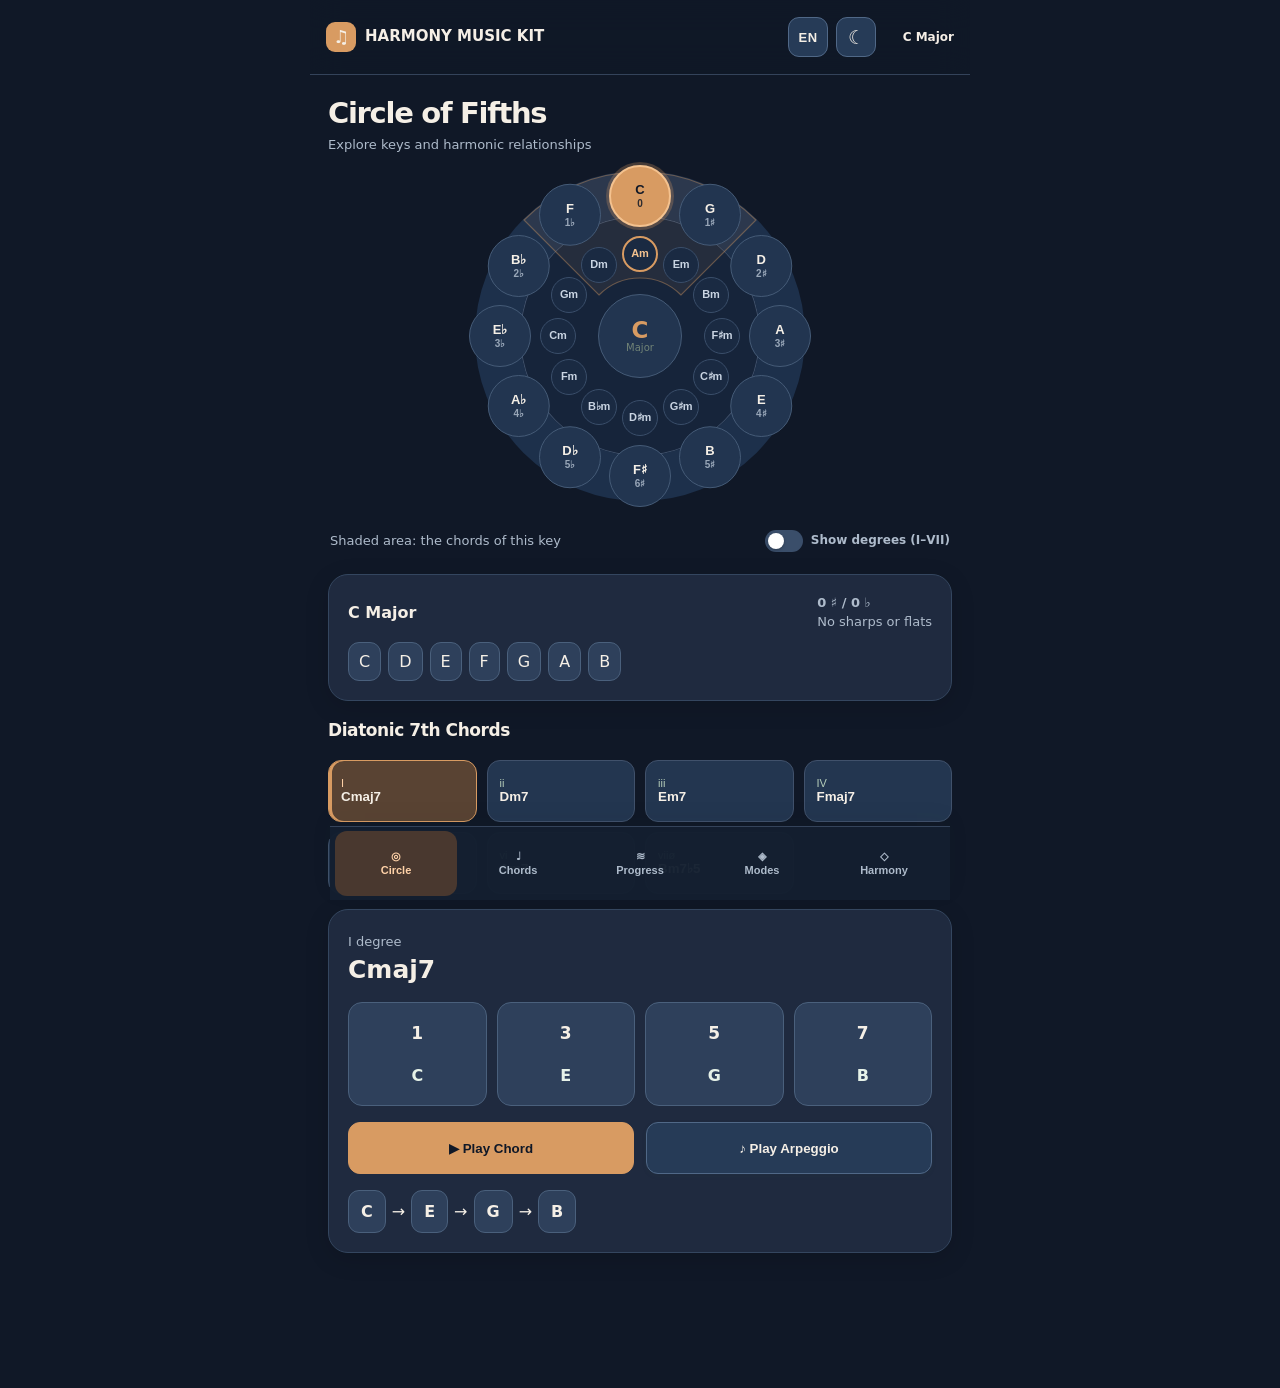
==== web/index.html @ 8222b3e1 "Circle: show the selected key's sharps/flats - The centre shows which notes are sharp or flat in the" ====
<!doctype html><html lang="en"><head><meta charset="utf-8"><meta name="viewport" content="width=device-width,initial-scale=1,viewport-fit=cover"><title>Harmony Music Kit 0.9.31</title><style>
:root{--bg:#101613;--panel:#18241e;--card:#202f27;--line:#435849;--text:#f5f9ff;--muted:#b0b9a9;--blue:#b58b57;--cyan:#87b59a;--pink:#bf9b75;--green:#89b99c;--amber:#d4ab6d;--red:#ff506d}*{box-sizing:border-box}body{margin:0;background:linear-gradient(180deg,#121c18,#18221d);color:var(--text);font-family:Inter,system-ui,sans-serif}.app{max-width:620px;margin:auto;min-height:100vh;padding-bottom:84px}header{position:sticky;top:0;z-index:9;display:flex;align-items:center;justify-content:space-between;background:#04111dec;backdrop-filter:blur(16px);padding:14px 18px;border-bottom:1px solid #102f46}.brand{font-size:13px;letter-spacing:.16em;font-weight:900}.brand span{color:var(--cyan)}.headkey{font-size:12px;color:var(--muted);text-align:right}.page{padding:16px}.hide{display:none}.hero{text-align:center}.hero h2{margin:2px 0;font-size:20px}.muted{color:var(--muted);font-size:13px}.seg{display:grid;grid-template-columns:1fr 1fr;background:#26372c;border:1px solid var(--line);border-radius:999px;padding:3px;margin:14px auto;width:min(290px,90%)}.seg button{border:0;border-radius:999px;min-height:38px;background:transparent;color:var(--muted);font-weight:800}.seg button.active{background:linear-gradient(90deg,#1688ef,#29b6ff);color:white;box-shadow:0 4px 18px #1688ef55}.circle{width:330px;height:330px;margin:16px auto 22px;border:50px solid #0c2a40;border-radius:50%;position:relative;box-shadow:inset 0 0 0 2px #15547c,0 0 40px #009dff15}.keybtn{position:absolute;left:50%;top:50%;width:62px;height:62px;margin:-31px;border:1px solid #ffffff33;border-radius:50%;color:#fff;font-weight:900;line-height:1.02;padding:5px 2px;box-shadow:0 7px 16px #0007;text-shadow:0 1px 5px #000}.keybtn:nth-of-type(12n+1){background:linear-gradient(145deg,#ff784d,#c63f62)}.keybtn:nth-of-type(12n+2){background:linear-gradient(145deg,#23b879,#087c79)}.keybtn:nth-of-type(12n+3){background:linear-gradient(145deg,#268cff,#3158d5)}.keybtn:nth-of-type(12n+4){background:linear-gradient(145deg,#20bdb0,#14728c)}.keybtn:nth-of-type(12n+5){background:linear-gradient(145deg,#18a99d,#176777)}.keybtn:nth-of-type(12n+6){background:linear-gradient(145deg,#087d91,#174c72)}.keybtn:nth-of-type(12n+7){background:linear-gradient(145deg,#1662a9,#273d91)}.keybtn:nth-of-type(12n+8){background:linear-gradient(145deg,#2458c4,#45369b)}.keybtn:nth-of-type(12n+9){background:linear-gradient(145deg,#5441c1,#762f9f)}.keybtn:nth-of-type(12n+10){background:linear-gradient(145deg,#8c3ba8,#9e356f)}.keybtn:nth-of-type(12n+11){background:linear-gradient(145deg,#ba3b78,#b94054)}.keybtn:nth-of-type(12n+12){background:linear-gradient(145deg,#d55356,#c45c31)}.keybtn small{display:block;margin-top:4px;color:#f2f8ff;font-size:8px;font-weight:800;white-space:nowrap;letter-spacing:-.03em}.keybtn.active small{color:#fff}.keybtn.active{border:2px solid #fff;transform-origin:center;box-shadow:0 0 0 3px #b58b5788,0 0 25px #b58b57aa}.center{position:absolute;inset:80px;border-radius:50%;display:grid;place-items:center;background:radial-gradient(circle,#0d2c43,#16221c);border:1px solid #1a567d}.center b{font-size:30px;text-shadow:0 0 18px #b58b5788}.center small{display:block;color:#8eb7d0;text-align:center;margin-top:-34px}.card{background:linear-gradient(145deg,#0b2235,#071824);border:1px solid var(--line);border-radius:20px;padding:16px;margin:12px 0;box-shadow:0 14px 34px #0005}.card h3{margin:0 0 10px}.glow{box-shadow:0 0 0 1px #a3bc8755,0 12px 34px #008cff18}.degreeRow{display:grid;grid-template-columns:repeat(4,1fr);gap:9px;margin:14px 0}.degree{display:grid;place-items:center;aspect-ratio:1;border-radius:50%;font-size:18px;font-weight:900;border:1px solid}.d1{color:#55b7ff;border-color:#b58b57;background:#b58b5718}.d3{color:#dc78ff;border-color:#bf9b75;background:#bf9b7518}.d5{color:#ffc14b;border-color:#d4ab6d;background:#d4ab6d18}.d7{color:#52e5d5;border-color:#87b59a;background:#87b59a18}.flow{display:flex;align-items:center;justify-content:center;gap:7px;flex-wrap:wrap;margin:12px 0}.flowChord{min-width:76px;padding:12px 9px;border-radius:13px;text-align:center;background:#2b4335;border:1px solid #22506d;font-weight:900}.flowChord.hot{border-color:var(--amber);background:#6a410d55;color:#ffd37a}.flowChord.alt{border-color:var(--pink);background:#54205c55;color:#f3a5ff}.arrow{color:#7095ad;font-weight:900}.topicTabs{display:grid;grid-template-columns:repeat(5,1fr);gap:5px;background:#16221c;border:1px solid var(--line);padding:4px;border-radius:14px;margin:14px 0}.topicTabs button{border:0;background:transparent;color:var(--muted);padding:10px 4px;border-radius:10px;font-size:11px;font-weight:800}.topicTabs button.active{background:#6b8669;color:white}.why{border-left:3px solid var(--amber);padding:11px 12px;background:#d4ab6d10;border-radius:10px;margin-top:12px}.ab{display:grid;grid-template-columns:1fr 1fr;gap:8px}.legend{display:flex;justify-content:center;gap:12px;flex-wrap:wrap;margin-top:12px;font-size:11px;color:var(--muted)}.legend i{display:inline-block;width:9px;height:9px;border-radius:50%;margin-right:4px}.fretWrap{background:linear-gradient(90deg,#2c1b13,#5b3925,#2d1b13);padding:9px;border-radius:12px}.instTitle{display:flex;justify-content:space-between;align-items:center;margin-bottom:12px}.row{display:flex;gap:7px;flex-wrap:wrap}.pill{border:1px solid #1a4b6d;padding:7px 10px;border-radius:9px;background:#0b2a41}.grid{display:grid;grid-template-columns:repeat(2,1fr);gap:8px}.chord{min-height:62px;border:1px solid var(--line);border-radius:12px;background:#26372c;color:var(--text);text-align:left;padding:9px}.chord.active{border-color:#27a9ff;background:#0d3350;box-shadow:inset 3px 0 #28a9ff}.roman{display:block;color:#72a8ca;font-size:11px}.modes{display:grid;grid-template-columns:repeat(3,1fr);gap:7px}.action{min-height:48px;border:1px solid #24506e;border-radius:12px;background:#202f27;color:var(--text);font-weight:800}.action.active,.action:active{background:#0e4167;border-color:#2fb6ff}.speedbox{margin-top:14px;padding:13px;border:1px solid var(--line);border-radius:14px;background:#061724}.speed{display:flex;justify-content:space-between;align-items:center;gap:10px}input{width:100%;accent-color:#a3bc87}.notes{display:flex;align-items:center;gap:6px;flex-wrap:wrap;margin-top:13px}.note{padding:8px 10px;border:1px solid var(--line);border-radius:10px;font-weight:900;transition:.12s}.note.on{background:#a3bc87;color:white;border-color:#7ed2ff;transform:translateY(-3px);box-shadow:0 0 18px #a3bc8777}.prog,.lesson{width:100%;margin:6px 0;text-align:left;padding:15px;border:1px solid var(--line);border-radius:15px;background:#26372c;color:var(--text)}.prog b,.lesson b{font-size:16px}.prog.active{border-color:#a3bc87;background:#0c3452}.tabs{display:flex;gap:8px}.tabs button{flex:1}.piano{display:flex;height:150px;overflow:hidden;border-radius:10px;background:white}.pk{position:relative;flex:1;border-right:1px solid #aaa;background:#fff;color:#102030;font-size:10px;display:flex;align-items:flex-end;justify-content:center;padding-bottom:8px;transition:.1s}.pk.black{background:#111;color:#fff;height:92px;margin:0 -11px;z-index:2;border-radius:0 0 4px 4px}.pk.chordtone{background:#ccecff}.pk.black.chordtone{background:#174d74}.pk.playing{background:#a3bc87!important;color:white;box-shadow:inset 0 0 0 3px #7dd8ff}.fret{min-width:540px;display:grid;grid-template-columns:42px repeat(9,1fr);font-size:11px}.fc{height:40px;border-right:1px solid #476075;border-bottom:1px solid #476075;display:flex;align-items:center;justify-content:center}.dot{width:24px;height:24px;border-radius:50%;display:grid;place-items:center;background:#176fa8;color:white;font-size:9px;font-weight:900}.dot.playing{background:#29b6ff;box-shadow:0 0 16px #29b6ff;transform:scale(1.15)}nav{position:fixed;bottom:0;left:0;right:0;max-width:620px;margin:auto;display:grid;grid-template-columns:repeat(5,1fr);background:#16221cf5;border-top:1px solid #16384f;padding-bottom:max(5px,env(safe-area-inset-bottom));z-index:10}nav button{min-height:68px;border:0;background:transparent;color:#6f8da2;font-size:11px;font-weight:800}nav button.active{color:#27aaff;background:#0a2133}.logo{font-size:20px;margin-right:7px}@media(min-width:520px){.grid{grid-template-columns:repeat(4,1fr)}}
.modeChooser{display:grid;grid-template-columns:repeat(2,1fr);gap:8px;margin:12px 0}.modeChoice{padding:11px 6px;border-radius:12px;border:1px solid var(--line);background:#081c2b;color:var(--text);font-weight:800}.modeChoice.active{border-color:var(--cyan);background:#0c4551}.formulaStrip,.modeNotes{display:flex;gap:6px;overflow-x:auto;padding:8px 0 12px}.formulaStep,.modeNote{min-width:39px;padding:9px 6px;text-align:center;border-radius:10px;background:#2b4335;border:1px solid #24516d;font-weight:900}.character{border-color:var(--amber)!important;color:#ffd67d!important;background:#70460d55!important}.modeCompare{border:1px solid #285069;background:#061725;border-radius:14px;padding:12px;margin-top:10px}.modeKeyRow{display:grid;grid-template-columns:54px 1fr 54px;gap:10px;align-items:center;text-align:center}.relativeList{display:grid;gap:8px;margin:14px 0}.relativeMode{display:flex;justify-content:space-between;align-items:center;padding:12px;border-radius:12px;border:1px solid var(--line);background:#081c2b;color:var(--text);text-align:left}.relativeMode span{font-size:11px;color:var(--muted)} 
/* Studio palette — charcoal, olive, parchment and copper */
:root{--bg:#111915;--panel:#19251e;--card:#203127;--line:#435848;--text:#f2efe4;--muted:#b1bba9;--blue:#c5a16e;--cyan:#9cbba0;--pink:#d6a17c;--green:#99bd94;--amber:#e3b774}
body{background:linear-gradient(180deg,#121a15,#1b2820);color:var(--text)}
header,nav{background:#16231deF;border-color:#405645}
.card{background:linear-gradient(145deg,#223329,#1b2a22);border-color:#435849}
.action,.prog,.lesson,.chord,.modeChoice,.relativeMode{background:#27392d;border-color:#4a614e;color:#f2efe4}
.action.active,.action:active,.chord.active,.prog.active,.modeChoice.active{background:#3d5942;border-color:#a3c19b;color:#f6f4e9}
nav button.active{background:#33483a;color:#d5bb8c}
.seg button.active{background:linear-gradient(90deg,#627e5d,#839978);box-shadow:none}
.degree.d1{color:#b8d3b0;border-color:#7e9d75;background:#6d90601b}
.degree.d3{color:#e1b48e;border-color:#bd8b65;background:#bd8b651b}
.degree.d5{color:#e4cf9d;border-color:#c9aa69;background:#c9aa691b}
.degree.d7{color:#a6c9bc;border-color:#86a99b;background:#86a99b1b}
.glow{box-shadow:0 0 0 1px #82977d45,0 12px 34px #080e0a35}
.modeNote,.formulaStep,.pill,.flowChord{background:#304437;border-color:#5b705c}
select{background:#304437!important;color:#f5f1e5!important;border-color:#637960!important}

/* Modern Conservatory — warm paper, editorial hierarchy, evergreen actions */
:root{--bg:#F3F0E8;--panel:#FFFFFF;--card:#FFFFFF;--line:#DCE4DA;--text:#25312C;--muted:#67786D;--blue:#315B48;--cyan:#315B48;--pink:#A87356;--green:#315B48;--amber:#B18448;--red:#A44E50;color-scheme:light}
html{background:#F3F0E8}body{background:#F3F0E8!important;color:var(--text);font-family:Inter,'Segoe UI',system-ui,-apple-system,sans-serif;line-height:1.45}
.app{max-width:660px;background:#F3F0E8;box-shadow:0 0 80px #23392b09}
header{background:#F3F0E8F2!important;border-bottom:1px solid #E1E4DB!important;padding:17px 20px;min-height:72px;box-shadow:none}
.brand{font-size:15px;letter-spacing:.025em;font-weight:850;color:#25312C}.brand span{color:#315B48}.logo{display:inline-grid;place-items:center;width:30px;height:30px;background:#315B48;color:#fff;border-radius:9px;font-size:18px;margin-right:9px}
.headkey{color:#687A6F;font-size:11px;line-height:1.5;max-width:48%}
.page{padding:22px 18px 24px}.page>h2,.hero h2{font-size:29px;font-weight:760;letter-spacing:-.045em;line-height:1.15;color:#25312C;margin:0 0 6px}.hero{text-align:left}.hero .muted,.page>.muted{font-size:13px;color:#738278}.muted{color:#67786D!important}
h3{color:#25312C;font-size:17px;letter-spacing:-.025em}.card{background:#FFFFFF!important;border:1px solid #E3E8DF!important;border-radius:20px;padding:19px;margin:15px 0;box-shadow:0 5px 24px #283D2B0B!important}.card .card{background:#F6F7F2!important;border:1px solid #E6ECE3!important;box-shadow:none!important}.glow{box-shadow:0 7px 28px #233E2B0D!important}
.seg{background:#E7EDE5;border:1px solid #E0E7DD;border-radius:100px}.seg button{color:#627568;font-weight:680}.seg button.active{background:#315B48!important;color:#FFFFFF!important;box-shadow:0 2px 7px #25493625!important}
.circle{background:#EAF0E9;border:45px solid #E4EDE5!important;box-shadow:inset 0 0 0 1px #CFDACF,0 6px 24px #315B4811!important;max-width:calc(100vw - 48px);max-height:calc(100vw - 48px)}
.keybtn,.keybtn:nth-of-type(n){background:#FFFFFF!important;color:#315B48!important;border:1px solid #D3DED4!important;text-shadow:none!important;box-shadow:0 2px 6px #233D2B0C!important;font-size:13px}.keybtn small{color:#788C7B!important;font-weight:650}.keybtn.active,.keybtn.active:nth-of-type(n){background:#315B48!important;color:white!important;border:2px solid #315B48!important;box-shadow:0 0 0 4px #9FB8A455!important}.keybtn.active small{color:#E2EFE5!important}
.center{background:#FFFFFF!important;border:1px solid #DAE4DA!important}.center b{color:#315B48;text-shadow:none!important}.center small{color:#718376!important}
.grid{gap:10px}.chord{background:#F3F6F1!important;border:1px solid #E2E9E0!important;border-radius:13px;color:#304838!important;padding:12px}.chord.active{background:#315B48!important;color:#FFFFFF!important;border-color:#315B48!important;box-shadow:none!important}.roman{color:#718778!important}.chord.active .roman{color:#DCEBE0!important}
.degreeRow{gap:10px}.degree{border-radius:14px;background:#EAF1E9!important;border:1px solid #D9E5DA!important;color:#315B48!important;box-shadow:none!important;font-size:17px}.degree small{color:#617B68!important}
.action{background:#E7EEE7!important;color:#315B48!important;border:1px solid #D4E1D6!important;border-radius:12px;min-height:46px;font-weight:750}.action.active,.action:active{background:#315B48!important;color:#FFFFFF!important;border-color:#315B48!important}
button{cursor:pointer;transition:background-color .16s,border-color .16s,transform .16s}button:focus-visible,select:focus-visible{outline:3px solid #A7BEA7;outline-offset:2px}
#libraryPlay,#runProg,#mlPlay,#guidePlay{background:#315B48!important;color:white!important;border-color:#315B48!important}
#libraryArp,#mlAB{background:#E7EEE7!important;color:#315B48!important}
#libraryPanel .row{align-items:end}label{font-size:12px;color:#65796A;font-weight:700}select{display:block;background:#F5F7F2!important;color:#25312C!important;border:1px solid #D7E2D7!important;border-radius:11px!important;padding:11px 12px!important;min-height:44px;font-size:14px;font-weight:650}
#libraryResult{color:#25312C}#libraryResult .note{background:#EAF1E9!important;color:#315B48!important;border-color:#D8E6D9!important}
#chordsPage>.card:last-of-type{background:#FFFFFF!important;box-shadow:0 4px 16px #2843310B!important;bottom:78px!important}
#instView{background:#F6F8F4!important}.tabs{gap:8px}.tabs .action{flex:1}
.pk.chordtone{background:#CDE2D0!important}.pk.black.chordtone{background:#476B57!important}.pk.playing{background:#8DB69A!important;color:#fff!important}.dot{background:#315B48!important}.fretWrap{background:linear-gradient(90deg,#A17A54,#D2B58B,#A17A54)}.fc{border-color:#B8A283;color:#23392B}
.note,.pill,.formulaStep,.modeNote{background:#EEF3EB!important;border:1px solid #DCE7DB!important;color:#315B48!important;border-radius:11px}.note.on{background:#315B48!important;color:white!important;box-shadow:0 4px 14px #315B4830!important;border-color:#315B48!important}.character{background:#F3E9D9!important;border-color:#C8A475!important;color:#8A6136!important}
.prog,.lesson,.modeChoice,.relativeMode{background:#FFFFFF!important;border:1px solid #E1E8DF!important;border-radius:15px;color:#25312C!important;box-shadow:0 3px 14px #243D2B08!important}.prog.active,.modeChoice.active{background:#E5F0E6!important;border-color:#789D83!important;box-shadow:inset 3px 0 #315B48!important}.prog b,.lesson b{color:#25312C}.modeCompare{background:#F5F8F3!important;border:1px solid #DCE8DC!important}.modeKeyRow b{color:#315B48}.relativeMode span{color:#67786D}.speedbox{background:#F5F7F3!important;border-color:#DCE6DC!important}
.topicTabs{background:#E7EEE7!important;border-color:#DDE6DC!important;gap:4px}.topicTabs button{color:#647B6A;font-weight:700}.topicTabs button.active{background:#315B48!important;color:#FFFFFF!important}.flowChord{background:#EAF1E9!important;border:1px solid #D8E5D8!important;color:#315B48!important}.flowChord.hot{background:#F1E8D8!important;color:#8A6035!important;border-color:#C6A676!important}.flowChord.alt{background:#E9E4EE!important;color:#635176!important;border-color:#B8A8C8!important}.arrow{color:#8B9E8D}.why{background:#F2F4E9!important;border-left:3px solid #B08B52!important;color:#354A39}
nav{background:#FFFEFBF5!important;border-top:1px solid #DFE6DC!important;box-shadow:0 -8px 22px #233B2B0C!important;padding:4px 4px max(5px,env(safe-area-inset-bottom))}nav button{color:#788A7D!important;min-height:65px;font-weight:670;font-size:11px}nav button.active{color:#315B48!important;background:#EAF0E8!important;border-radius:12px}
#libraryResult .formulaStrip{overflow-x:auto}#libraryResult .modeNote{min-width:38px}
@media(max-width:390px){.page{padding:18px 13px}.circle{transform:scale(.91);margin:0 auto -10px;transform-origin:center}.keybtn{width:59px;height:59px;margin:-29.5px}.topicTabs button{font-size:10px;padding:9px 2px}.brand{font-size:13px}.headkey{font-size:10px}}
@media(prefers-reduced-motion:reduce){*,*::before,*::after{transition:none!important;animation:none!important}}

/* v0.9.9: clearer interactive hierarchy and compact note cards */
.play-actions{display:grid;grid-template-columns:1fr 1fr;gap:12px;margin:16px 0}
.play-actions .action{width:100%;min-height:52px}
.action-primary,#libraryPlay,#runProg,#mlPlay,#guidePlay{background:#315B48!important;color:#fff!important;border:1px solid #315B48!important;box-shadow:0 3px 8px #315B4822!important}
.action-secondary,#libraryArp,#mlAB{background:#DFEADF!important;color:#244C39!important;border:1px solid #9FBAA6!important;box-shadow:0 2px 5px #294A3210!important}
.action-primary:hover{background:#244936!important}.action-secondary:hover{background:#D0E3D1!important}
.action-primary:active,.action-secondary:active{transform:scale(.985)}
.degreeRow{gap:10px!important}.degree{aspect-ratio:auto!important;min-height:104px!important;padding:12px 6px!important;line-height:1.55}
.degree small{display:inline-block;margin-top:9px;font-size:16px}
#arpNotes .note{padding:9px 12px}
.mode-compare-panel{background:#F7F9F5;border:1px solid #D9E5D9;border-radius:17px;padding:16px;margin-top:18px}
.compare-title{display:flex;align-items:center;justify-content:space-between;gap:8px;margin-bottom:12px;color:#25312C}
.compare-title .muted{font-size:11px}
.compare-grid{display:grid;grid-template-columns:1fr 1fr;gap:10px}
.compare-choice{min-width:0;display:flex;flex-direction:column;justify-content:center;gap:8px;padding:13px;background:#EAF1E9;border:2px solid #D9E6DA;border-radius:13px;color:#315B48}
.compare-choice small{font-size:11px;color:#5D7564;font-weight:650}
.compare-choice b{font-size:16px}
.compare-choice select{width:100%;min-width:0;margin:0!important;padding:8px!important;background:#fff!important}
.compare-choice.is-playing{background:#D7E8D8!important;border-color:#315B48!important;box-shadow:0 0 0 2px #315B4820}
.compare-reason{font-size:13px;line-height:1.55;color:#546B59;margin:13px 0}
.compare-play{width:100%}.compare-status{font-size:12px;color:#315B48;margin-top:10px;min-height:18px;text-align:center}
#chordsPage .row:has(#libraryPlay){display:grid!important;grid-template-columns:1fr 1fr;gap:12px!important}
#chordsPage>.card:last-of-type{background:#fff!important}
@media(max-width:370px){.play-actions,.compare-grid{gap:7px}.compare-choice{padding:9px}.compare-choice b{font-size:13px}.compare-choice select{font-size:12px!important}}

/* v0.9.10 Appearance: explicit Light/Dark/System. Existing light styles retained. */
.header-right{display:flex;align-items:center;gap:10px}.header-right #themeToggle{flex:none;border:1px solid #C6D8C8;background:#E7EEE7;color:#315B48;border-radius:11px;min-width:40px;min-height:40px;font-size:19px;cursor:pointer}
.harmony-key-controls{display:flex;align-items:center;gap:9px;flex-wrap:wrap;margin:15px 0}.harmony-key-controls select{width:auto;min-width:150px}.harmony-key-controls .muted{font-size:11px}
html[data-theme="dark"]{color-scheme:dark;--bg:#151D19;--panel:#202C24;--card:#26332B;--line:#415849;--text:#F1F0E8;--muted:#B2C3B5}
html[data-theme="dark"] body{background:#151D19!important;color:var(--text)!important}
html[data-theme="dark"] header,html[data-theme="dark"] nav{background:#1B2720F5!important;border-color:#415849!important}
html[data-theme="dark"] .card,html[data-theme="dark"] #chordsPage>.card:last-of-type{background:#26332B!important;border-color:#415849!important;box-shadow:0 5px 18px #0002!important;color:#F1F0E8!important}
html[data-theme="dark"] .muted,html[data-theme="dark"] label{color:#B2C3B5!important}
html[data-theme="dark"] .center,html[data-theme="dark"] .keybtn,html[data-theme="dark"] .keybtn:nth-of-type(n){background:#26372D!important;color:#E7F1E8!important;border-color:#4B6352!important}
html[data-theme="dark"] .circle{background:#1A2820!important;border-color:#283D30!important;box-shadow:inset 0 0 0 1px #415849!important}
html[data-theme="dark"] .center b,html[data-theme="dark"] .modeKeyRow b{color:#B7D5BC!important}
html[data-theme="dark"] .keybtn.active,html[data-theme="dark"] .keybtn.active:nth-of-type(n){background:#779B7E!important;color:#101B14!important;border-color:#B7D5BC!important}
html[data-theme="dark"] .keybtn.active small{color:#101B14!important}
html[data-theme="dark"] .seg,html[data-theme="dark"] .topicTabs{background:#23342A!important;border-color:#415849!important}
html[data-theme="dark"] .seg button,html[data-theme="dark"] .topicTabs button{color:#B2C3B5!important}
html[data-theme="dark"] .seg button.active,html[data-theme="dark"] .topicTabs button.active{background:#779B7E!important;color:#102015!important}
html[data-theme="dark"] .chord,html[data-theme="dark"] .prog,html[data-theme="dark"] .lesson,html[data-theme="dark"] .modeChoice,html[data-theme="dark"] .relativeMode{background:#293B30!important;color:#F1F0E8!important;border-color:#48624F!important;box-shadow:none!important}
html[data-theme="dark"] .chord.active,html[data-theme="dark"] .prog.active,html[data-theme="dark"] .modeChoice.active{background:#486D51!important;color:white!important;border-color:#86AB8D!important}
html[data-theme="dark"] .prog b,html[data-theme="dark"] .lesson b,html[data-theme="dark"] #libraryResult{color:#F1F0E8!important}
html[data-theme="dark"] .roman,html[data-theme="dark"] .chord.active .roman{color:#B6CEBA!important}
html[data-theme="dark"] .action,html[data-theme="dark"] .action-secondary,html[data-theme="dark"] #libraryArp,html[data-theme="dark"] #mlAB{background:#344A3A!important;color:#E6F2E8!important;border-color:#63856A!important}
html[data-theme="dark"] .action-primary,html[data-theme="dark"] #libraryPlay,html[data-theme="dark"] #runProg,html[data-theme="dark"] #mlPlay,html[data-theme="dark"] #guidePlay{background:#779B7E!important;color:#101B14!important;border-color:#779B7E!important}
html[data-theme="dark"] .degree,html[data-theme="dark"] .note,html[data-theme="dark"] .pill,html[data-theme="dark"] .formulaStep,html[data-theme="dark"] .modeNote,html[data-theme="dark"] .flowChord,html[data-theme="dark"] #libraryResult .note{background:#33483A!important;color:#E6F2E8!important;border-color:#536F59!important}
html[data-theme="dark"] .flowChord.hot,html[data-theme="dark"] .character{background:#55472F!important;color:#F1D4A1!important;border-color:#987A4C!important}
html[data-theme="dark"] .flowChord.alt{background:#473B4B!important;color:#E9CFEF!important}
html[data-theme="dark"] .why{background:#303B2F!important;color:#E7EEDD!important;border-color:#B79561!important}
html[data-theme="dark"] .mode-compare-panel,html[data-theme="dark"] .modeCompare,html[data-theme="dark"] .speedbox,html[data-theme="dark"] #instView{background:#213026!important;border-color:#415849!important}
html[data-theme="dark"] .compare-title,html[data-theme="dark"] .compare-reason,html[data-theme="dark"] .compare-status{color:#DCEADC!important}
html[data-theme="dark"] .compare-choice{background:#34493A!important;color:#E6F2E8!important;border-color:#536F59!important}
html[data-theme="dark"] .compare-choice small{color:#B2C3B5!important}
html[data-theme="dark"] .compare-choice.is-playing{background:#486D51!important;border-color:#A3C8AA!important}
html[data-theme="dark"] select,html[data-theme="dark"] .compare-choice select{background:#2A3D30!important;color:#F1F0E8!important;border-color:#57735D!important}
html[data-theme="dark"] nav button{color:#B2C3B5!important}html[data-theme="dark"] nav button.active{color:#DFF2E3!important;background:#3C5542!important}
html[data-theme="dark"] #themeToggle{background:#344A3A;color:#F1F0E8;border-color:#63856A}
html[data-theme="dark"] .pk{color:#102030!important}html[data-theme="dark"] .pk.black{color:white!important}

/* v0.9.12: compact header and complete dark palette */
header{gap:10px;justify-content:space-between;min-width:0}
.brand{display:flex;align-items:center;white-space:nowrap;min-width:0;flex:0 1 auto;letter-spacing:0}
.header-right{margin-left:auto;min-width:0;flex:0 0 auto;gap:9px}
.headkey{max-width:none;width:85px;text-align:right;line-height:1.3;font-size:11px;overflow-wrap:normal;white-space:normal}
.headkey strong{display:block;color:#315B48;font-size:12px;white-space:nowrap}
.headkey.hide{display:none!important}
@media(max-width:390px){header{padding:12px 12px!important}.brand{font-size:12px!important}.logo{margin-right:6px!important}.header-right{gap:6px}.headkey{width:77px;font-size:10px}.header-right #themeToggle{min-width:37px;min-height:37px}}
html[data-theme="dark"]{background:#151D19!important;color-scheme:dark!important}
html[data-theme="dark"] .app{background:#151D19!important;box-shadow:none!important}
html[data-theme="dark"] header{background:#1B2720F5!important;border-bottom-color:#415849!important}
html[data-theme="dark"] .brand,html[data-theme="dark"] .brand span,html[data-theme="dark"] .page>h2,html[data-theme="dark"] .hero h2,html[data-theme="dark"] h3{color:#F1F0E8!important}
html[data-theme="dark"] .headkey{color:#B2C3B5!important}
html[data-theme="dark"] .headkey strong{color:#D9EDDD!important}
html[data-theme="dark"] .logo{background:#779B7E!important;color:#101B14!important}
html[data-theme="dark"] .muted,html[data-theme="dark"] .hero .muted,html[data-theme="dark"] .page>.muted{color:#B2C3B5!important}
html[data-theme="dark"] .card .card{background:#293A30!important;border-color:#48624F!important}
html[data-theme="dark"] .degree,html[data-theme="dark"] .degree small{color:#E6F2E8!important}
html[data-theme="dark"] .relativeMode span{color:#B2C3B5!important}
html[data-theme="dark"] #instView,html[data-theme="dark"] .modeCompare{background:#213026!important;border-color:#415849!important}
html[data-theme="dark"] .pk.chordtone{background:#476B57!important}
html[data-theme="dark"] .pk.black.chordtone{background:#365A43!important}
html[data-theme="dark"] .pk.playing{background:#8DB69A!important;color:#102015!important}
html[data-theme="dark"] .compare-choice select{background:#2A3D30!important;color:#F1F0E8!important}
html[data-theme="dark"] #themeToggle{background:#344A3A!important;color:#F1F0E8!important;border-color:#63856A!important}
html[data-theme="dark"] #chordsPage>.card:last-of-type{background:#26332B!important}

/* v0.9.13: make dark theme genuinely override Modern Conservatory light !important rules */
html[data-theme="dark"]{--bg:#151D19!important;--panel:#202C24!important;--card:#26332B!important;--line:#415849!important;--text:#F1F0E8!important;--muted:#B2C3B5!important;color-scheme:dark!important}
html[data-theme="dark"] body,html[data-theme="dark"] .app{background:#151D19!important;color:#F1F0E8!important}
html[data-theme="dark"] .card,html[data-theme="dark"] .card .card,html[data-theme="dark"] #chordsPage>.card:last-of-type{background:#26332B!important;border-color:#415849!important;color:#F1F0E8!important;box-shadow:0 5px 18px #0002!important}
html[data-theme="dark"] .circle{background:#1A2820!important;border-color:#283D30!important;box-shadow:inset 0 0 0 1px #415849!important}
html[data-theme="dark"] .center{background:#26372D!important;border-color:#4B6352!important}
html[data-theme="dark"] .keybtn:nth-of-type(n){background:#26372D!important;color:#E7F1E8!important;border-color:#4B6352!important}
html[data-theme="dark"] .keybtn:nth-of-type(n) small{color:#B2C3B5!important}
html[data-theme="dark"] .keybtn.active:nth-of-type(n){background:#779B7E!important;color:#101B14!important;border-color:#B7D5BC!important}
html[data-theme="dark"] .keybtn.active:nth-of-type(n) small{color:#101B14!important}
html[data-theme="dark"] .seg{background:#23342A!important;border-color:#415849!important}
html[data-theme="dark"] .seg button.active{background:#779B7E!important;color:#102015!important;box-shadow:none!important}
html[data-theme="dark"] .chord,html[data-theme="dark"] .prog,html[data-theme="dark"] .lesson,html[data-theme="dark"] .modeChoice,html[data-theme="dark"] .relativeMode{background:#293B30!important;color:#F1F0E8!important;border-color:#48624F!important;box-shadow:none!important}
html[data-theme="dark"] .chord.active,html[data-theme="dark"] .prog.active,html[data-theme="dark"] .modeChoice.active{background:#486D51!important;color:white!important;border-color:#86AB8D!important}
html[data-theme="dark"] .degree,html[data-theme="dark"] .note,html[data-theme="dark"] .pill,html[data-theme="dark"] .formulaStep,html[data-theme="dark"] .modeNote,html[data-theme="dark"] .flowChord,html[data-theme="dark"] #libraryResult .note{background:#33483A!important;color:#E6F2E8!important;border-color:#536F59!important}
html[data-theme="dark"] .character,html[data-theme="dark"] .flowChord.hot{background:#55472F!important;color:#F1D4A1!important;border-color:#987A4C!important}
html[data-theme="dark"] .flowChord.alt{background:#473B4B!important;color:#E9CFEF!important}
html[data-theme="dark"] .action,html[data-theme="dark"] .action-secondary,html[data-theme="dark"] #libraryArp,html[data-theme="dark"] #mlAB{background:#344A3A!important;color:#E6F2E8!important;border-color:#63856A!important}
html[data-theme="dark"] .action-primary,html[data-theme="dark"] #libraryPlay,html[data-theme="dark"] #runProg,html[data-theme="dark"] #mlPlay,html[data-theme="dark"] #guidePlay{background:#779B7E!important;color:#101B14!important;border-color:#779B7E!important}
html[data-theme="dark"] .topicTabs{background:#23342A!important;border-color:#415849!important}
html[data-theme="dark"] .topicTabs button.active{background:#779B7E!important;color:#102015!important}
html[data-theme="dark"] .modeCompare,html[data-theme="dark"] .mode-compare-panel,html[data-theme="dark"] .speedbox,html[data-theme="dark"] #instView{background:#213026!important;border-color:#415849!important}
html[data-theme="dark"] select{background:#2A3D30!important;color:#F1F0E8!important;border-color:#57735D!important}
html[data-theme="dark"] nav{background:#1B2720F5!important;border-color:#415849!important}
html[data-theme="dark"] nav button{color:#B2C3B5!important}
html[data-theme="dark"] nav button.active{color:#DFF2E3!important;background:#3C5542!important}
html[data-theme="dark"] .muted,html[data-theme="dark"] .hero .muted,html[data-theme="dark"] .page>.muted{color:#B2C3B5!important}
html[data-theme="dark"] .prog b,html[data-theme="dark"] .lesson b,html[data-theme="dark"] #libraryResult,html[data-theme="dark"] h3{color:#F1F0E8!important}
/* Header: no redundant Circle Key label; key visible only on Circle tab. */
header{padding-left: max(16px, env(safe-area-inset-left))!important;padding-right:max(16px,env(safe-area-inset-right))!important}
.header-right{gap:8px!important}.headkey{width:auto!important;min-width:70px;max-width:80px;text-align:right;font-size:0!important;line-height:1.2}.headkey strong{font-size:12px!important;white-space:nowrap}
@media(max-width:390px){.brand{font-size:12px!important}.headkey{min-width:61px;max-width:68px}.header-right #themeToggle{min-width:38px;min-height:38px}}
/* v0.9.15: content can scroll above fixed bottom navigation. Native root owns Android insets. */
.app{padding-bottom:110px!important}
html,body{overflow-x:hidden}
@media(max-width:390px){.brand{letter-spacing:0!important;font-size:12px!important}.header-right{gap:7px!important}}

/* v0.9.16: native FrameLayout already handles Android navigation-bar insets.
   Keep bottom tab bar compact, and reserve scroll clearance inside the page. */
:root { --hl-bottom-tabs: 74px; }
html, body { min-height: 100%; overflow-x: hidden; }
.app { padding-bottom: calc(var(--hl-bottom-tabs) + 22px) !important; }
nav {
  position: fixed !important;
  bottom: 0 !important;
  top: auto !important;
  height: var(--hl-bottom-tabs) !important;
  min-height: 0 !important;
  max-height: var(--hl-bottom-tabs) !important;
  padding: 4px 5px !important;
  margin: 0 auto !important;
  box-sizing: border-box !important;
  align-items: stretch !important;
  grid-template-rows: minmax(0, 1fr) !important;
  overflow: hidden !important;
}
nav button {
  min-height: 0 !important;
  height: 100% !important;
  padding: 4px 2px !important;
  line-height: 1.25 !important;
}
/* Sticky Chord Library actions sit just above the bottom navigation. */
#chordsPage > .card:last-of-type { bottom: calc(var(--hl-bottom-tabs) + 6px) !important; }
@media (display-mode: standalone) {
  /* Android native container already applies system insets. */
}

/* v0.9.18 MIDNIGHT JAZZ — visual tokens only. Preserve layout and behavior. */
html[data-theme="light"]{
 --bg:#F7F5F0;--panel:#FFFFFF;--card:#E9EFF5;--line:#D7E0EA;--text:#202D40;--muted:#667587;
 --blue:#B9743F;--cyan:#3862D1;--pink:#A788D6;--green:#B9743F;--amber:#B9743F;
 color-scheme:light!important;
}
html[data-theme="dark"]{
 --bg:#101827!important;--panel:#1F2A3F!important;--card:#2E3B52!important;--line:#40516B!important;
 --text:#F5EFE6!important;--muted:#AEBBCB!important;--blue:#D89B62!important;
 --cyan:#7C9AE6!important;--pink:#A788D6!important;--green:#D89B62!important;--amber:#D89B62!important;
 color-scheme:dark!important;
}
/* LIGHT */
html[data-theme="light"],html[data-theme="light"] body,html[data-theme="light"] .app{background:#F7F5F0!important;color:#202D40!important}
html[data-theme="light"] header{background:#F7F5F0F5!important;border-color:#E2E5E9!important}
html[data-theme="light"] nav{background:#FFFFFFF5!important;border-color:#D7E0EA!important}
html[data-theme="light"] .brand,html[data-theme="light"] .brand span,html[data-theme="light"] .page>h2,html[data-theme="light"] .hero h2,html[data-theme="light"] h3{color:#202D40!important}
html[data-theme="light"] .logo{background:#B9743F!important;color:#FFF!important}
html[data-theme="light"] .card,html[data-theme="light"] .card .card,html[data-theme="light"] #chordsPage>.card:last-of-type{background:#FFFFFF!important;border-color:#E0E5EC!important;color:#202D40!important;box-shadow:0 5px 20px #1A29400C!important}
html[data-theme="light"] .muted,html[data-theme="light"] label,html[data-theme="light"] .headkey{color:#667587!important}
html[data-theme="light"] .headkey strong{color:#202D40!important}
html[data-theme="light"] .circle{background:#EDF2F8!important;border-color:#E2EAF3!important;box-shadow:inset 0 0 0 1px #CCD9E9!important}
html[data-theme="light"] .center,html[data-theme="light"] .keybtn:nth-of-type(n){background:#E9EFF5!important;color:#202D40!important;border-color:#CFDCEB!important;box-shadow:none!important}
html[data-theme="light"] .center b{color:#202D40!important}
html[data-theme="light"] .keybtn:nth-of-type(n) small{color:#667587!important}
html[data-theme="light"] .keybtn.active:nth-of-type(n){background:#D99054!important;color:#182231!important;border-color:#B9743F!important;box-shadow:0 0 0 3px #B9743F24!important}
html[data-theme="light"] .keybtn.active:nth-of-type(n) small{color:#202D40!important}
html[data-theme="light"] .seg,html[data-theme="light"] .topicTabs{background:#E9EFF5!important;border-color:#D7E0EA!important}
html[data-theme="light"] .seg button.active,html[data-theme="light"] .topicTabs button.active{background:#B9743F!important;color:white!important;box-shadow:none!important}
html[data-theme="light"] .chord,html[data-theme="light"] .prog,html[data-theme="light"] .lesson,html[data-theme="light"] .modeChoice,html[data-theme="light"] .relativeMode{background:#E9EFF5!important;color:#202D40!important;border-color:#D7E0EA!important;box-shadow:none!important}
html[data-theme="light"] .chord.active,html[data-theme="light"] .prog.active,html[data-theme="light"] .modeChoice.active{background:#F8E6D7!important;color:#202D40!important;border-color:#B9743F!important;box-shadow:inset 3px 0 #B9743F!important}
html[data-theme="light"] .degree,html[data-theme="light"] .note,html[data-theme="light"] .pill,html[data-theme="light"] .formulaStep,html[data-theme="light"] .modeNote,html[data-theme="light"] .flowChord,html[data-theme="light"] #libraryResult .note{background:#E9EFF5!important;color:#202D40!important;border-color:#D3DFEC!important}
html[data-theme="light"] .flowChord.hot,html[data-theme="light"] .character{background:#F6DDC5!important;color:#75421F!important;border-color:#D6A16F!important}
html[data-theme="light"] .flowChord.alt{background:#EDE3F8!important;color:#67498E!important;border-color:#B8A0D9!important}
html[data-theme="light"] .action,html[data-theme="light"] .action-secondary,html[data-theme="light"] #libraryArp,html[data-theme="light"] #mlAB{background:#E9EFF5!important;color:#202D40!important;border-color:#CFDCEB!important}
html[data-theme="light"] .action-primary,html[data-theme="light"] #libraryPlay,html[data-theme="light"] #runProg,html[data-theme="light"] #mlPlay,html[data-theme="light"] #guidePlay{background:#B9743F!important;color:#FFFFFF!important;border-color:#B9743F!important;box-shadow:none!important}
html[data-theme="light"] .mode-compare-panel,html[data-theme="light"] .modeCompare,html[data-theme="light"] .speedbox,html[data-theme="light"] #instView{background:#F4F6FA!important;border-color:#D7E0EA!important}
html[data-theme="light"] .compare-choice{background:#E9EFF5!important;color:#202D40!important;border-color:#C7D6E7!important}
html[data-theme="light"] .compare-choice.is-playing{background:#DBE6FC!important;border-color:#3862D1!important}
html[data-theme="light"] select,html[data-theme="light"] .compare-choice select{background:#E9EFF5!important;color:#202D40!important;border-color:#D1DCE9!important}
html[data-theme="light"] .why{background:#FFF4E5!important;color:#202D40!important;border-color:#B9743F!important}
html[data-theme="light"] nav button{color:#667587!important}html[data-theme="light"] nav button.active{color:#8B4C26!important;background:#F4D9C1!important}
html[data-theme="light"] #themeToggle{background:#E9EFF5!important;color:#202D40!important;border-color:#D1DCE9!important}
html[data-theme="light"] .pk.chordtone{background:#C8DDF6!important}html[data-theme="light"] .pk.black.chordtone{background:#3862D1!important}html[data-theme="light"] .dot{background:#3862D1!important}
/* DARK */
html[data-theme="dark"],html[data-theme="dark"] body,html[data-theme="dark"] .app{background:#101827!important;color:#F5EFE6!important}
html[data-theme="dark"] header{background:#101827F5!important;border-color:#34435A!important}
html[data-theme="dark"] nav{background:#141F30F7!important;border-color:#34435A!important}
html[data-theme="dark"] .brand,html[data-theme="dark"] .brand span,html[data-theme="dark"] .page>h2,html[data-theme="dark"] .hero h2,html[data-theme="dark"] h3{color:#F5EFE6!important}
html[data-theme="dark"] .logo{background:#D89B62!important;color:#101827!important}
html[data-theme="dark"] .card,html[data-theme="dark"] .card .card,html[data-theme="dark"] #chordsPage>.card:last-of-type{background:#1F2A3F!important;border-color:#34465F!important;color:#F5EFE6!important;box-shadow:0 6px 24px #00000022!important}
html[data-theme="dark"] .muted,html[data-theme="dark"] label,html[data-theme="dark"] .headkey,html[data-theme="dark"] .hero .muted{color:#AEBBCB!important}
html[data-theme="dark"] .headkey strong{color:#F5EFE6!important}
html[data-theme="dark"] .circle{background:#16243A!important;border-color:#1D304B!important;box-shadow:inset 0 0 0 1px #40516B!important}
html[data-theme="dark"] .center,html[data-theme="dark"] .keybtn:nth-of-type(n){background:#223550!important;color:#F5EFE6!important;border-color:#455B77!important;box-shadow:none!important}
html[data-theme="dark"] .center b{color:#D89B62!important}
html[data-theme="dark"] .keybtn:nth-of-type(n) small{color:#AEBBCB!important}
html[data-theme="dark"] .keybtn.active:nth-of-type(n){background:#D89B62!important;color:#101827!important;border-color:#F4C28F!important;box-shadow:0 0 0 3px #D89B6244!important}
html[data-theme="dark"] .keybtn.active:nth-of-type(n) small{color:#101827!important}
html[data-theme="dark"] .seg,html[data-theme="dark"] .topicTabs{background:#1B2C44!important;border-color:#34465F!important}
html[data-theme="dark"] .seg button.active,html[data-theme="dark"] .topicTabs button.active{background:#D89B62!important;color:#101827!important;box-shadow:none!important}
html[data-theme="dark"] .chord,html[data-theme="dark"] .prog,html[data-theme="dark"] .lesson,html[data-theme="dark"] .modeChoice,html[data-theme="dark"] .relativeMode{background:#233650!important;color:#F5EFE6!important;border-color:#40516B!important;box-shadow:none!important}
html[data-theme="dark"] .chord.active,html[data-theme="dark"] .prog.active,html[data-theme="dark"] .modeChoice.active{background:#594333!important;color:#F5EFE6!important;border-color:#D89B62!important;box-shadow:inset 3px 0 #D89B62!important}
html[data-theme="dark"] .degree,html[data-theme="dark"] .note,html[data-theme="dark"] .pill,html[data-theme="dark"] .formulaStep,html[data-theme="dark"] .modeNote,html[data-theme="dark"] .flowChord,html[data-theme="dark"] #libraryResult .note{background:#2E405B!important;color:#F5EFE6!important;border-color:#4A607C!important}
html[data-theme="dark"] .flowChord.hot,html[data-theme="dark"] .character{background:#67452F!important;color:#FFD8B0!important;border-color:#B9814B!important}
html[data-theme="dark"] .flowChord.alt{background:#433757!important;color:#E2D2FF!important;border-color:#8D71B8!important}
html[data-theme="dark"] .action,html[data-theme="dark"] .action-secondary,html[data-theme="dark"] #libraryArp,html[data-theme="dark"] #mlAB{background:#263B57!important;color:#F5EFE6!important;border-color:#506887!important}
html[data-theme="dark"] .action-primary,html[data-theme="dark"] #libraryPlay,html[data-theme="dark"] #runProg,html[data-theme="dark"] #mlPlay,html[data-theme="dark"] #guidePlay{background:#D89B62!important;color:#101827!important;border-color:#D89B62!important;box-shadow:none!important}
html[data-theme="dark"] .mode-compare-panel,html[data-theme="dark"] .modeCompare,html[data-theme="dark"] .speedbox,html[data-theme="dark"] #instView{background:#1A293F!important;border-color:#40516B!important}
html[data-theme="dark"] .compare-choice{background:#293E5C!important;color:#F5EFE6!important;border-color:#506887!important}
html[data-theme="dark"] .compare-choice.is-playing{background:#344F85!important;border-color:#7C9AE6!important}
html[data-theme="dark"] select,html[data-theme="dark"] .compare-choice select{background:#263B57!important;color:#F5EFE6!important;border-color:#506887!important}
html[data-theme="dark"] .why{background:#29364A!important;color:#F5EFE6!important;border-color:#D89B62!important}
html[data-theme="dark"] nav button{color:#AEBBCB!important}html[data-theme="dark"] nav button.active{color:#FFD2A8!important;background:#49382F!important}
html[data-theme="dark"] #themeToggle{background:#263B57!important;color:#F5EFE6!important;border-color:#506887!important}
html[data-theme="dark"] .pk.chordtone{background:#456C9E!important}html[data-theme="dark"] .pk.black.chordtone{background:#315181!important}html[data-theme="dark"] .dot{background:#7C9AE6!important}
/* Shared musical semantics: blue mode choice, violet borrowed color, copper selected. */
html[data-theme] .modeChoice.active{border-color:#7C9AE6!important}
html[data-theme="dark"] .modeChoice.active{background:#344F85!important}
html[data-theme="light"] .modeChoice.active{background:#DCE7FF!important}
html[data-theme="dark"] .character{border-left-color:#A788D6!important}
html[data-theme="light"] .character{border-left-color:#A788D6!important}
html[data-theme] .note.on{background:#D89B62!important;color:#101827!important;border-color:#D89B62!important}
html[data-theme] button:focus-visible,html[data-theme] select:focus-visible{outline:3px solid #7C9AE6!important;outline-offset:2px}
/* v0.9.18: theme-aware Progression key selector */
#progKey{background:var(--surface,#202D40);color:var(--text,#F5EFE6);border:1px solid var(--border,#455B76);padding:11px 12px;border-radius:10px;margin:8px;max-width:100%;font:inherit}

/* v0.9.21 — Midnight Jazz fretboard and progression practice */
.hmk-player{margin-top:15px;padding:15px;border:1px solid #64796655;border-radius:17px;background:linear-gradient(145deg,#17251f,#273b30);color:#f3f2e9}
.hmk-player .muted{color:#b7c7ba!important}.hmk-player-head{display:flex;justify-content:space-between;gap:10px;align-items:center}.hmk-player-head b{font-size:17px}
.hmk-player .hmk-steps{display:flex;gap:7px;flex-wrap:wrap;margin:14px 0}.hmk-player .hmk-step{padding:9px 11px;border:1px solid #5c7664;border-radius:10px;background:#293d32;color:#e4ece4;font-weight:700}.hmk-player .hmk-step.on{background:#e3b66f;color:#1b241e;border-color:#e3b66f}
.hmk-controls{display:flex;align-items:center;gap:12px;flex-wrap:wrap}.hmk-controls button{border-radius:11px;padding:10px 17px;background:#e3b66f;color:#1b241e;border:0;font-weight:800;cursor:pointer}.hmk-controls label{display:flex;gap:6px;align-items:center;color:#edf2eb!important}.hmk-controls input[type=range]{width:100%;accent-color:#e3b66f}.hmk-tempo{display:flex;gap:10px;align-items:center;margin-top:12px}.hmk-tempo input{flex:1;min-width:65px}.hmk-tempo output{min-width:65px;text-align:right;font-weight:800}.hmk-strings{margin-top:7px;min-width:555px;border:7px solid #1a211b;border-radius:12px;background:linear-gradient(100deg,#35251c,#50372a 26%,#38251d 54%,#513a2b 80%,#2e211a);box-shadow:inset 0 0 18px #0009,0 8px 18px #0003;overflow:hidden}.hmk-fretrow{display:grid;grid-template-columns:39px repeat(13,minmax(35px,1fr));height:42px;align-items:stretch;position:relative}.hmk-fretcell{position:relative;display:flex;align-items:center;justify-content:center;border-right:3px ridge #b6b5a9;color:#f3e9d8;font-size:11px;font-weight:700;isolation:isolate}.hmk-fretcell:first-child{border-right:5px solid #e8d8b5;background:#25231f}.hmk-fretcell:not(:first-child):before{content:'';position:absolute;left:0;right:0;top:50%;height:var(--string-w,2px);background:linear-gradient(#f9f9ef,#6b7372,#d2d4d0);box-shadow:0 1px 2px #000c;z-index:-1}.hmk-fretdot{background:#e8ba73;border:2px solid #fff0cb;border-radius:50%;min-width:28px;height:28px;display:grid;place-items:center;color:#15241d;box-shadow:0 2px 8px #0008;cursor:pointer;padding:0 2px;font-size:10px}.hmk-fretdot.root{background:#a8d9ba;border-color:#e4ffe9}.hmk-fretmarkers{display:grid;grid-template-columns:39px repeat(13,minmax(35px,1fr));min-width:555px;text-align:center;font-size:10px;color:#b4c2b6;padding:5px 7px}.hmk-fretmarkers span:nth-child(5),.hmk-fretmarkers span:nth-child(7),.hmk-fretmarkers span:nth-child(9),.hmk-fretmarkers span:nth-child(11),.hmk-fretmarkers span:nth-child(14){color:#e3b66f;font-weight:900}

/* v0.9.27: UX fixes and theme-aware Practice Player */
.topicTabs{grid-template-columns:repeat(4,1fr)!important}
.prog-detail{margin:2px 0 12px!important;scroll-margin-bottom:calc(var(--hl-bottom-tabs) + 16px);scroll-margin-top:90px}
html[data-theme="light"] .chord.active .roman{color:#8B4C26!important}
html[data-theme="dark"] .chord.active .roman{color:#FFD2A8!important}
html[data-theme="light"] .tabs .action.active{background:#B9743F!important;color:#fff!important;border-color:#B9743F!important}
html[data-theme="dark"] .tabs .action.active{background:#D89B62!important;color:#101827!important;border-color:#D89B62!important}
html[data-theme="dark"] .hmk-player{background:#1A293F;border-color:#40516B;color:#F5EFE6}
html[data-theme="dark"] .hmk-player .muted,html[data-theme="dark"] .hmk-controls label{color:#AEBBCB!important}
html[data-theme="dark"] .hmk-player .hmk-step{background:#2E405B;border-color:#4A607C;color:#F5EFE6}
html[data-theme="dark"] .hmk-player .hmk-step.on,html[data-theme="dark"] .hmk-controls button{background:#D89B62;border-color:#D89B62;color:#101827}
html[data-theme="dark"] .hmk-player input{accent-color:#D89B62}
html[data-theme="light"] .hmk-player{background:#F4F6FA;border-color:#D7E0EA;color:#202D40}
html[data-theme="light"] .hmk-player .muted,html[data-theme="light"] .hmk-controls label{color:#667587!important}
html[data-theme="light"] .hmk-player .hmk-step{background:#E9EFF5;border-color:#D3DFEC;color:#202D40}
html[data-theme="light"] .hmk-player .hmk-step.on,html[data-theme="light"] .hmk-controls button{background:#B9743F;border-color:#B9743F;color:#fff}
html[data-theme="light"] .hmk-player input{accent-color:#B9743F}

/* v0.9.28: sound loading status and credits */
.sound-status{font-size:11px;min-height:15px;margin-top:6px;text-align:center}
.credits{font-size:11px;line-height:1.45;margin:14px 2px 0}.credits summary{cursor:pointer}.credits p{margin:6px 0 0}

/* v0.9.30: compact language toggle; brand never truncates */
.header-right .lang-toggle{flex:none;border:1px solid #D1DCE9;border-radius:11px;min-width:40px;min-height:40px;font-size:13px;font-weight:800;letter-spacing:.04em;cursor:pointer}
html[data-theme="light"] .lang-toggle{background:#E9EFF5!important;color:#202D40!important;border-color:#D1DCE9!important}
html[data-theme="dark"] .lang-toggle{background:#263B57!important;color:#F5EFE6!important;border-color:#506887!important}
.brand .logo{flex:none}
@media(max-width:430px){.brand{font-size:14px!important}.headkey{min-width:0!important}}
@media(max-width:390px){.header-right .lang-toggle{min-width:37px;min-height:37px}.brand{font-size:12px!important}}
@media(max-width:370px){.brand{font-size:11px!important}.header-right{gap:6px!important}}

/* v0.9.31: two-ring circle (majors outside, relative minors inside) */
.keybtn{font-size:15px}
.keybtn.minkey{width:36px!important;height:36px!important;margin:-18px!important;padding:0!important;font-size:11px!important;font-weight:800!important;letter-spacing:-.02em;border-radius:50%}
html[data-theme="dark"] .keybtn.minkey:nth-of-type(n){background:#1A2A42!important;color:#C9D4E2!important;border-color:#3A4E6A!important}
html[data-theme="light"] .keybtn.minkey:nth-of-type(n){background:#F4F7FB!important;color:#3A4A5E!important;border-color:#D3DEEA!important}
html[data-theme="dark"] .keybtn.active:nth-of-type(n),html[data-theme="dark"] .keybtn.minkey.active:nth-of-type(n){background:#D89B62!important;color:#101827!important;border-color:#F4C28F!important}
html[data-theme="light"] .keybtn.active:nth-of-type(n),html[data-theme="light"] .keybtn.minkey.active:nth-of-type(n){background:#D99054!important;color:#182231!important;border-color:#B9743F!important}
html[data-theme="dark"] .keybtn.related:nth-of-type(n){border:2px solid #D89B62!important;color:#F4C28F!important}
html[data-theme="light"] .keybtn.related:nth-of-type(n){border:2px solid #B9743F!important;color:#8B4C26!important}
.center{top:50%!important;left:50%!important;right:auto!important;bottom:auto!important;width:70px;height:70px;margin:-35px;display:flex!important;flex-direction:column;align-items:center;justify-content:center;gap:2px}.center b{font-size:24px!important;line-height:1}.center small{font-size:10px;line-height:1;margin-top:0!important}

/* v0.9.31: diatonic wedge, degree badges, key-signature counts */
.circle{overflow:visible}
.wedge{position:absolute;left:50%;top:50%;width:360px;height:360px;margin:-180px;pointer-events:none;overflow:visible;z-index:0}
.wedge-rot{transition:transform .35s ease}
@media(prefers-reduced-motion:reduce){.wedge-rot{transition:none}}
html[data-theme="dark"] .wedge-fill{fill:#D89B6214;stroke:#D89B6266;stroke-width:1.2}
html[data-theme="light"] .wedge-fill{fill:#B9743F14;stroke:#B9743F55;stroke-width:1.2}
.keybtn{z-index:1;overflow:visible}
.keybtn>span:first-child{display:block;line-height:1.05}
.keybtn .sigc{display:block;font-size:10px!important;font-weight:700;letter-spacing:0;margin-top:2px!important;line-height:1;opacity:.85}
.keybtn .deg{position:absolute;transform:translate(-50%,-50%);z-index:2;font-size:9px;font-weight:800;line-height:1;padding:2px 4px;border-radius:6px;white-space:nowrap;pointer-events:none}
.keybtn.minkey .deg{font-size:8.5px;padding:2px 3px}
html[data-theme="dark"] .keybtn .deg{background:#D89B62;color:#101827}
html[data-theme="light"] .keybtn .deg{background:#B9743F;color:#fff}
html[data-theme="dark"] .keybtn.dim-slot:nth-of-type(n){border:1.5px dashed #D89B62!important}
html[data-theme="light"] .keybtn.dim-slot:nth-of-type(n){border:1.5px dashed #B9743F!important}
html[data-theme="dark"] .keybtn.degsel:not(.active):nth-of-type(n){box-shadow:0 0 0 3px #D89B6266!important}
html[data-theme="light"] .keybtn.degsel:not(.active):nth-of-type(n){box-shadow:0 0 0 3px #B9743F55!important}

/* v0.9.31: circle legend + degrees switch */
.circle-legend{display:flex;flex-wrap:wrap;align-items:center;justify-content:space-between;gap:8px 14px;margin:4px 2px 2px;font-size:13px}
.deg-toggle{display:inline-flex;align-items:center;gap:8px;font-weight:700;cursor:pointer;min-height:36px}
.deg-toggle input{appearance:none;-webkit-appearance:none;width:38px;height:22px;border-radius:11px;position:relative;margin:0;cursor:pointer;transition:background .2s;flex:none}
.deg-toggle input::after{content:"";position:absolute;top:3px;left:3px;width:16px;height:16px;border-radius:50%;background:#fff;transition:transform .2s;box-shadow:0 1px 3px #0004}
.deg-toggle input:checked::after{transform:translateX(16px)}
.deg-toggle input:focus-visible{outline:2px solid currentColor;outline-offset:2px}
html[data-theme="dark"] .deg-toggle input{background:#3A4E6A}html[data-theme="dark"] .deg-toggle input:checked{background:#D89B62}
html[data-theme="light"] .deg-toggle input{background:#C9D4E2}html[data-theme="light"] .deg-toggle input:checked{background:#B9743F}
@media(prefers-reduced-motion:reduce){.deg-toggle input,.deg-toggle input::after{transition:none}}

/* v0.9.31: selected key's accidentals in the centre; altered notes highlighted in the scale */
.center{width:84px!important;height:84px!important;margin:-42px!important;gap:1px!important}
.center b{font-size:23px!important}
.center-sig{display:flex!important;flex-direction:column;align-items:center;gap:1px;margin-top:2px!important;font-size:9.5px!important;font-weight:800;line-height:1.15;letter-spacing:-.01em;white-space:nowrap}
.center-sig:empty{display:none!important}
html[data-theme="dark"] .center-sig{color:#F4C28F!important}
html[data-theme="light"] .center-sig{color:#8B4C26!important}
html[data-theme="dark"] .pill.acc{background:#D89B62!important;color:#101827!important;border-color:#F4C28F!important}
html[data-theme="light"] .pill.acc{background:#F8E6D7!important;color:#8B4C26!important;border-color:#B9743F!important}
</style></head><body><div class="app"><header><div class="brand"><span class="logo">♫</span>HARMONY&nbsp;<span>MUSIC KIT</span></div><div class="header-right"><button id="langToggle" type="button" class="lang-toggle">EN</button><button id="themeToggle" type="button" aria-label="Change appearance" title="Appearance">☼</button><div id="headerKey" class="headkey">C Major<br>Explore · Listen · Understand</div></div></header>
<section id="circlePage" class="page"><div class="hero"><h2 data-i18n="Circle of Fifths">Circle of Fifths</h2><div class="muted" data-i18n="Explore keys and harmonic relationships">Explore keys and harmonic relationships</div></div><div id="circle" class="circle" role="group" aria-label="Circle of Fifths" data-i18n-aria="Circle of Fifths"><div class="center"><b id="centerKey">C</b><small id="centerMode">Major</small><small id="centerSig" class="center-sig"></small></div></div><div class="circle-legend"><span class="muted" data-i18n="Shaded area: the chords of this key">Shaded area: the chords of this key</span><label class="deg-toggle"><input type="checkbox" id="degToggle"><span data-i18n="Show degrees (I–VII)">Show degrees (I–VII)</span></label></div><div class="card"><div class="speed"><b id="keyName">C Major</b><span id="signature" class="muted"></span></div><div id="scaleNotes" class="row" style="margin-top:10px"></div></div><h3 data-i18n="Diatonic 7th Chords">Diatonic 7th Chords</h3><div id="chords" class="grid"></div><div class="card"><div id="detail"></div><div class="play-actions"><button class="action action-primary" data-play="chord" data-i18n="▶ Play Chord">▶ Play Chord</button><button class="action action-secondary" data-play="up" data-i18n="♪ Play Arpeggio">♪ Play Arpeggio</button></div><div id="arpNotes" class="notes"></div></div></section>
<section id="progressionsPage" class="page hide"><h2 data-i18n="Progressions">Progressions</h2><div id="progSub" class="muted"></div><label class="muted"><span data-i18n="Progression Key">Progression Key</span> <select id="progKey" aria-label="Progression Key - independent of Circle" data-i18n-aria="Progression Key - independent of Circle"></select> <small class="muted" style="display:block;font-weight:400;margin-bottom:12px" data-i18n="Independent of Circle · 12 Major + 12 Minor">Independent of Circle · 12 Major + 12 Minor</small></label><div id="progs"></div><div id="progHint" class="muted" style="text-align:center;margin:10px 0" data-i18n="Tap a progression to play it instantly.">Tap a progression to play it instantly.</div></section>
<section id="modesPage" class="page hide"><h2 data-i18n="Modes Lab">Modes Lab</h2><div class="muted" data-i18n="Understand the character of every mode">Understand the character of every mode</div><div id="modesStandalone"></div></section><section id="harmonyPage" class="page hide">
<h2 data-i18n="Harmony Lab">Harmony Lab</h2><div class="muted" data-i18n="Explore the language of harmony">Explore the language of harmony</div><div class="harmony-key-controls"><label for="harmonyKey" data-i18n="Harmony Key">Harmony Key</label><select id="harmonyKey" aria-label="Harmony key" data-i18n-aria="Harmony key"></select><span class="muted" data-i18n="Independent of Circle">Independent of Circle</span></div>
<div class="topicTabs">
<button class="active" data-htopic="secondary" data-i18n="Secondary">Secondary</button>
<button data-htopic="tritone" data-i18n="Tritone Sub">Tritone Sub</button>
<button data-htopic="backdoor" data-i18n="Backdoor">Backdoor</button>
<button data-htopic="modal" data-i18n="Modal">Modal</button>
</div>
<div id="harmonyLab"></div>
</section>
<section id="chordsPage" class="page hide"><h2 data-i18n="Chord Library">Chord Library</h2><div class="muted" data-i18n="Build, hear and understand every chord">Build, hear and understand every chord</div><div class="card"><div id="libraryPanel" style="margin-top:14px"><div class="muted" data-i18n="Choose a root and chord type. Formulas describe complete theoretical chord tones; real voicings may omit notes.">Choose a root and chord type. Formulas describe complete theoretical chord tones; real voicings may omit notes.</div><div class="row" style="display:flex;gap:8px;margin:12px 0;flex-wrap:wrap"><label><span data-i18n="Root">Root</span> <select id="libraryRoot" style="background:#263b30;color:white;padding:10px;border-radius:9px"></select></label><label><span data-i18n="Chord">Chord</span> <select id="libraryType" style="background:#263b30;color:white;padding:10px;border-radius:9px;max-width:190px"></select></label></div><div id="libraryResult"></div></div></div><div class="card glow"><h3 data-i18n="Piano / Guitar">Piano / Guitar</h3><div id="instChord" class="card glow"></div><div class="tabs"><button class="action active" data-inst="piano" data-i18n="Piano">Piano</button><button class="action" data-inst="guitar" data-i18n="Guitar">Guitar</button></div><div id="soundStatus" class="muted sound-status" aria-live="polite"></div><div id="instView" class="card" style="overflow-x:auto"></div></div><div class="card" style="position:sticky;bottom:78px;z-index:8;padding:10px;background:#FFFFFF;box-shadow:0 6px 20px #233B2B16"><div class="row" style="display:flex;gap:8px;margin-top:12px"><button class="action action-primary" id="libraryPlay" data-i18n="▶ Play Chord">▶ Play Chord</button><button class="action action-secondary" id="libraryArp" data-i18n="♪ Play Arpeggio">♪ Play Arpeggio</button></div></div><details class="credits muted"><summary data-i18n="Sound credits">Sound credits</summary><p data-i18n="Piano samples: Salamander Grand Piano by Alexander Holm (CC BY 3.0). Guitar samples: FluidR3_GM acoustic nylon guitar (CC BY 3.0).">Piano samples: Salamander Grand Piano by Alexander Holm (CC BY 3.0). Guitar samples: FluidR3_GM acoustic nylon guitar (CC BY 3.0).</p></details></section>
<nav><button class="active" data-nav="circle">◎<br><span data-i18n="Circle">Circle</span></button><button data-nav="chords">♩<br><span data-i18n="Chords">Chords</span></button><button data-nav="progressions">≋<br><span data-i18n="Progress">Progress</span></button><button data-nav="modes">◈<br><span data-i18n="Modes">Modes</span></button><button data-nav="harmony">◇<br><span data-i18n="Harmony">Harmony</span></button></nav></div><script>
// v0.9.29 i18n: English strings are the keys; Turkish comes from I18N_TR. Missing entries fall back to English.
const I18N_TR={
'Circle of Fifths':'Beşliler Çemberi','Explore keys and harmonic relationships':'Tonları ve armonik ilişkileri keşfet','Major':'Majör','Minor':'Minör',
'Diatonic 7th Chords':'Diyatonik 7\'li Akorlar','▶ Play Chord':'▶ Akoru Çal','♪ Play Arpeggio':'♪ Arpej Çal','No sharps or flats':'Diyez veya bemol yok','{roman} degree':'{roman}. derece',
'Progressions':'Akor Yürüyüşleri','Progression Key':'Yürüyüş Tonu','Independent of Circle · 12 Major + 12 Minor':'Çemberden bağımsız · 12 Majör + 12 Minör',
'Tap a progression to play it instantly.':'Hemen çalmak için bir yürüyüşe dokun.','Common progressions in {key}':'{key} tonunda yaygın yürüyüşler',
'The essential jazz cadence.':'Cazın temel kadansı.','Classic turnaround.':'Klasik dönüş (turnaround).','Circle movement back to tonic.':'Beşliler çemberi üzerinden toniğe dönüş.',
'Classic major-key resolution.':'Majör tonda klasik çözülme.','Fundamental tonic–subdominant–dominant movement.':'Temel tonik–subdominant–dominant hareketi.',
'Minor-start turnaround.':'Minör akorla başlayan dönüş.','Popular four-chord progression.':'Popüler dört akorlu yürüyüş.','Jazz cadence extended to a turnaround.':'Dönüşe uzatılmış caz kadansı.',
'Natural-minor diatonic cadence: the v chord is minor. Classical/jazz minor iiø–V7–i uses a raised leading tone and is not represented by this natural-minor example.':'Doğal minör diyatonik kadans: v akoru minördür. Klasik müzikte ve cazda kullanılan iiø–V7–i ise yükseltilmiş yeden sesini kullanır; bu doğal minör örnekte yer almaz.',
'A core natural-minor movement.':'Doğal minörün temel hareketlerinden biri.','Strong modal minor movement.':'Güçlü, modal bir minör hareketi.','Descending natural-minor color.':'İnen doğal minör rengi.',
'Natural-minor diatonic movement.':'Doğal minörde diyatonik hareket.','Natural-minor ascending resolution.':'Doğal minörde çıkıcı çözülme.',
'Practice Player':'Pratik Oynatıcı','2 beats / chord':'akor başına 2 vuruş','▶ Play':'▶ Çal','Ⅱ Pause':'Ⅱ Duraklat','Loop':'Döngü',
'Modes Lab':'Modlar','Understand the character of every mode':'Her modun karakterini tanı','KEY / TONIC':'TON / TONİK','Same Root':'Aynı Kök','Relative Family':'Akraba Modlar',
'The familiar major sound.':'Alışık olduğumuz majör ses.','Minor color with a bright natural 6.':'Parlak, doğal 6\'lı bir minör rengi.','Minor color with a tense flat 2.':'Gergin, bemol 2\'li bir minör rengi.',
'Major color with a floating sharp 4.':'Havada asılı, diyez 4\'lü bir majör rengi.','Major color with a dominant flat 7.':'Dominant, bemol 7\'li bir majör rengi.','The natural minor sound.':'Doğal minör sesi.',
'Unstable minor color with a flat 5.':'Bemol 5\'li, dengesiz bir minör rengi.','Keep {root} as home. Change the mode and hear the color shift.':'{root} merkezde kalsın. Modu değiştir, rengin nasıl değiştiğini dinle.',
'Formula':'Formül','Notes':'Notalar','Parent major scale:':'Kaynak majör dizi:','Same notes, different tonal center':'Aynı notalar, farklı tonal merkez','▶ Play Scale':'▶ Diziyi Çal',
'Compare Modes':'Modları Karşılaştır','Ear training · Same tonic':'Kulak eğitimi · Aynı tonik','A · Current mode':'A · Şu anki mod','B · Compare with':'B · Karşılaştırılan',
'Both modes use the same intervals.':'İki mod da aynı aralıkları kullanıyor.','Listen for {diff}. The tonic stays the same; only these scale degrees change.':'Şuna kulak ver: {diff}. Tonik aynı kalıyor, sadece bu dereceler değişiyor.',
'degree {n}: {a} → {b}':'{n}. derece: {a} → {b}','▶ Play A → B':'▶ A → B Çal','Now playing A · {name}':'Çalıyor: A · {name}','Now playing B · {name}':'Çalıyor: B · {name}','Comparison complete':'Karşılaştırma tamamlandı',
'Ready to compare {a} and {b}':'{a} ile {b} karşılaştırmaya hazır','✨ Character note: {c}':'✨ Karakter notası: {c}',
'All seven modes below share the notes of {root} Ionian. Only “home” changes.':'Aşağıdaki yedi mod da {root} Ionian ile aynı notaları kullanır. Sadece “merkez” değişir.',
'Parent major':'Kaynak majör','same notes':'aynı notalar','Same notes, different home':'Aynı notalar, farklı merkez',
'Harmony Lab':'Armoni','Explore the language of harmony':'Armoninin dilini keşfet','Harmony Key':'Armoni Tonu','Independent of Circle':'Çemberden bağımsız',
'Secondary':'İkincil','Tritone Sub':'Triton İkamesi','Backdoor':'Arka Kapı','Modal':'Modal',
'Secondary Dominant':'İkincil Dominant','Temporarily make a diatonic chord feel like a tonic.':'Diyatonik bir akoru geçici olarak tonik gibi hissettirir.',
'Tritone Substitution':'Triton İkamesi','Replace a dominant with another dominant a tritone away.':'Bir dominantın yerine, ondan triton uzaklıktaki başka bir dominant kullanılır.',
'Backdoor Dominant':'Arka Kapı Dominantı','A soulful alternative route back to the tonic.':'Toniğe dönmenin duygulu, alternatif bir yolu.',
'Modal Interchange':'Modal Ödünç Alma','Borrow a chord from the parallel mode for a new color.':'Yeni bir renk için paralel moddan akor ödünç alınır.',
'iv (borrowed)':'iv (ödünç)',
'{sec} tonicizes {ii}. Its raised third leads toward the root of the ii chord.':'{sec}, {ii} akorunu geçici tonik yapar. Yükseltilmiş üçlüsü ii akorunun köküne doğru yönelir.',
'{sub} replaces {V}: their dominant sevenths contain enharmonically equivalent tritone guide tones. The substitute root approaches {tonic} by semitone.':'{sub}, {V} akorunun yerini alır: iki dominant yedilinin triton oluşturan yönlendirici sesleri enarmonik olarak aynıdır. Yerine geçen akorun kökü {tonic} sesine yarım sesle yaklaşır.',
'{iv} and {back} borrow parallel-minor color and resolve back to {I}.':'{iv} ve {back} paralel minörden renk ödünç alır ve {I} akoruna çözülür.',
'{iv} is borrowed from the parallel minor; its lowered sixth adds color while {tonic} remains home.':'{iv} paralel minörden ödünç alınmıştır; alçaltılmış altılısı renk katar, {tonic} ise merkez olarak kalır.',
'{sec} is V/V: a secondary dominant resolving toward {V} before returning to {I}.':'{sec} bir V/V akorudur: {I} akoruna dönmeden önce {V} akoruna çözülen ikincil dominant.',
'{sub} substitutes for {V}, approaching the minor tonic chromatically. In minor keys the original {V} uses a raised leading tone.':'{sub}, {V} akorunun yerine geçer ve minör toniğe kromatik olarak yaklaşır. Minör tonlarda asıl {V} akoru yükseltilmiş yeden sesini kullanır.',
'{back} offers a modal backdoor resolution to minor tonic {I}; it is a coloristic alternative rather than the classical dominant.':'{back}, minör tonik {I} akoruna modal bir arka kapı çözülmesi sunar; klasik dominant yerine renk katan bir alternatiftir.',
'{majorIV} is borrowed from parallel Dorian. Its natural sixth contrasts with the lowered sixth of natural minor.':'{majorIV} paralel Dorian modundan ödünç alınmıştır. Doğal altılısı, doğal minörün alçaltılmış altılısıyla zıtlık oluşturur.',
'A/B Compare':'A/B Karşılaştır','♬ Hear Color':'♬ Rengi Dinle','Substitution':'İkame','💡 WHY?':'💡 NEDEN?','{chord} · Chord tones':'{chord} · Akor sesleri','▶ Play Chord Tones':'▶ Akor Seslerini Çal',
'Hear these notes one by one, then together.':'Bu sesleri önce tek tek, sonra birlikte dinle.',
'Chord Library':'Akor Kütüphanesi','Build, hear and understand every chord':'Her akoru kur, dinle ve anla',
'Choose a root and chord type. Formulas describe complete theoretical chord tones; real voicings may omit notes.':'Bir kök nota ve akor tipi seç. Formüller akorun teorik olarak bütün seslerini gösterir; gerçek çalımlarda bazı sesler atlanabilir.',
'Root':'Kök','Chord':'Akor','Piano / Guitar':'Piyano / Gitar','Piano':'Piyano','Guitar':'Gitar','Selected chord':'Seçili akor','Notation note':'Yazım notu',
'Notes follow interval-based spelling. Extended voicings may omit tones; 11 may clash with the major 3rd.':'Notalar aralıklara göre adlandırılır. Genişletilmiş akorlarda bazı sesler atlanabilir; 11\'li ses majör 3\'lüyle çatışabilir.',
'Standard tuning E–A–D–G–B–E · Green = root · Tap a note to hear it':'Standart akort E–A–D–G–B–E · Yeşil = kök · Dinlemek için bir notaya dokun',
'Guitar fretboard, standard tuning':'Gitar klavyesi, standart akort','Play {note} on string {s} fret {f}':'{s} telinde {f}. perdede {note} çal',
'Major 6':'Majör 6','Major 7':'Majör 7','Major 9':'Majör 9','Major 7 ♯11':'Majör 7 ♯11','Major 13':'Majör 13','Minor add9':'Minör add9','Minor 6':'Minör 6','Minor ♭6':'Minör ♭6',
'Minor 6/9':'Minör 6/9','Minor 7':'Minör 7','Half-diminished':'Yarım eksik','Minor 9':'Minör 9','Minor 11':'Minör 11','Minor 13':'Minör 13','Minor-major 7':'Minör-majör 7',
'Diminished':'Eksik','Diminished 7':'Eksik 7','Augmented':'Artık',
'Piano samples: Salamander Grand Piano by Alexander Holm (CC BY 3.0). Guitar samples: FluidR3_GM acoustic nylon guitar (CC BY 3.0).':'Piyano sesleri: Alexander Holm\'un Salamander Grand Piano kaydı (CC BY 3.0). Gitar sesleri: FluidR3_GM naylon telli akustik gitar (CC BY 3.0).',
'Circle':'Çember','Chords':'Akorlar','Progress':'Yürüyüş','Modes':'Modlar','Harmony':'Armoni',
'Sound credits':'Ses kaynakları','Shaded area: the chords of this key':'Gölgeli alan: bu tonun akorları','Show degrees (I–VII)':'Dereceleri göster (I–VII)','Loading…':'Yükleniyor…','Could not load sounds':'Sesler yüklenemedi',
'dark':'koyu','light':'açık','system':'sistem','Appearance: {p} (tap to change)':'Görünüm: {p} (değiştirmek için dokun)','Appearance: {p}. Tap to change':'Görünüm: {p}. Değiştirmek için dokun',
'Language: {name}':'Dil: {name}','Progression Key - independent of Circle':'Yürüyüş tonu - çemberden bağımsız','Harmony key':'Armoni tonu','Compare with mode':'Karşılaştırılacak mod',
};
let lang='en';try{const stored=localStorage.getItem('hmk-lang');if(stored==='en'||stored==='tr')lang=stored}catch(e){}
function T(key,vars){let s=(lang==='tr'&&I18N_TR[key])||key;if(vars)for(const k in vars)s=s.split('{'+k+'}').join(vars[k]);return s}
function modeWord(m){return T(m==='minor'?'Minor':'Major')}
const KEYDATA={major:[['C','0 ♯ / 0 ♭',['C','D','E','F','G','A','B']],['G','1 ♯',['G','A','B','C','D','E','F♯']],['D','2 ♯',['D','E','F♯','G','A','B','C♯']],['A','3 ♯',['A','B','C♯','D','E','F♯','G♯']],['E','4 ♯',['E','F♯','G♯','A','B','C♯','D♯']],['B','5 ♯',['B','C♯','D♯','E','F♯','G♯','A♯']],['F♯','6 ♯',['F♯','G♯','A♯','B','C♯','D♯','E♯']],['D♭','5 ♭',['D♭','E♭','F','G♭','A♭','B♭','C']],['A♭','4 ♭',['A♭','B♭','C','D♭','E♭','F','G']],['E♭','3 ♭',['E♭','F','G','A♭','B♭','C','D']],['B♭','2 ♭',['B♭','C','D','E♭','F','G','A']],['F','1 ♭',['F','G','A','B♭','C','D','E']]],minor:[['A','0 ♯ / 0 ♭',['A','B','C','D','E','F','G']],['E','1 ♯',['E','F♯','G','A','B','C','D']],['B','2 ♯',['B','C♯','D','E','F♯','G','A']],['F♯','3 ♯',['F♯','G♯','A','B','C♯','D','E']],['C♯','4 ♯',['C♯','D♯','E','F♯','G♯','A','B']],['G♯','5 ♯',['G♯','A♯','B','C♯','D♯','E','F♯']],['D♯','6 ♯',['D♯','E♯','F♯','G♯','A♯','B','C♯']],['B♭','5 ♭',['B♭','C','D♭','E♭','F','G♭','A♭']],['F','4 ♭',['F','G','A♭','B♭','C','D♭','E♭']],['C','3 ♭',['C','D','E♭','F','G','A♭','B♭']],['G','2 ♭',['G','A','B♭','C','D','E♭','F']],['D','1 ♭',['D','E','F','G','A','B♭','C']]]};
const SIGDETAIL={major:[['0 ♯ / 0 ♭','No sharps or flats'],['1♯','F♯'],['2♯','F♯ · C♯'],['3♯','F♯ · C♯ · G♯'],['4♯','F♯ · C♯ · G♯ · D♯'],['5♯','F♯ · C♯ · G♯ · D♯ · A♯'],['6♯','F♯ · C♯ · G♯ · D♯ · A♯ · E♯'],['5♭','B♭ · E♭ · A♭ · D♭ · G♭'],['4♭','B♭ · E♭ · A♭ · D♭'],['3♭','B♭ · E♭ · A♭'],['2♭','B♭ · E♭'],['1♭','B♭']],minor:[['0 ♯ / 0 ♭','No sharps or flats'],['1♯','F♯'],['2♯','F♯ · C♯'],['3♯','F♯ · C♯ · G♯'],['4♯','F♯ · C♯ · G♯ · D♯'],['5♯','F♯ · C♯ · G♯ · D♯ · A♯'],['6♯','F♯ · C♯ · G♯ · D♯ · A♯ · E♯'],['5♭','B♭ · E♭ · A♭ · D♭ · G♭'],['4♭','B♭ · E♭ · A♭ · D♭'],['3♭','B♭ · E♭ · A♭'],['2♭','B♭ · E♭'],['1♭','B♭']]};
const QUAL={major:['maj7','m7','m7','maj7','7','m7','m7♭5'],minor:['m7','m7♭5','maj7','m7','m7','maj7','7']},ROM={major:['I','ii','iii','IV','V','vi','viiø'],minor:['i','iiø','III','iv','v','VI','VII']};let mode='major',ki=0,degree=0,bpm=90,audio=null,token=0,inst='piano',activePc=null;const circle=document.querySelector('#circle');
function data(){return KEYDATA[mode]}function sig(){return SIGDETAIL[mode][ki]}function cn(d){return data()[ki][2][d]+QUAL[mode][d]}function notes(d){return[0,2,4,6].map(x=>data()[ki][2][(d+x)%7])}const PCS={'C':0,'C♯':1,'D♭':1,'D':2,'D♯':3,'E♭':3,'E':4,'E♯':5,'F':5,'F♯':6,'G♭':6,'G':7,'G♯':8,'A♭':8,'A':9,'A♯':10,'B♭':10,'B':11};const CHROM=['C','C♯','D','E♭','E','F','F♯','G','A♭','A','B♭','B'];function pc(n){if(PCS[n]!==undefined)return PCS[n];let m=n.match(/^([A-G])([♯♭𝄫𝄪]*)$/);if(!m)return undefined;let v={C:0,D:2,E:4,F:5,G:7,A:9,B:11}[m[1]];for(let a of m[2])v+=a==='♯'?1:a==='♭'?-1:a==='𝄫'?-2:2;return (v+120)%12}
const LETTERS=['C','D','E','F','G','A','B'],NATURAL=[0,2,4,5,7,9,11];
function degreeParts(f){let match=f.match(/^(𝄫|♭|♯)?(\d+)$/);if(!match)throw Error('Invalid degree '+f);return {alter:match[1]==='𝄫'?-2:match[1]==='♭'?-1:match[1]==='♯'?1:0,degree:+match[2]}}
function chordPitch(root,formula){
 const ri=LETTERS.indexOf(root[0]),base=pc(root);
 if(ri<0||base===undefined)throw Error('Unknown root '+root);
 return formula.map(f=>{const {alter,degree}=degreeParts(f),letter=LETTERS[(ri+degree-1)%7],target=(base+NATURAL[(degree-1)%7]+alter)%12,diatonic=NATURAL[LETTERS.indexOf(letter)],delta=((target-diatonic+18)%12)-6;
 if(Math.abs(delta)>2)throw Error('Spelling out of range '+root+' '+f);
 return {name:letter+(delta===-2?'𝄫':delta===-1?'♭':delta===1?'♯':delta===2?'𝄪':''),midi:48+base+NATURAL[(degree-1)%7]+alter+12*Math.floor((degree-1)/7),pc:(target+12)%12,formula:f};
 });
}
function chordVoice(tones){let bass=36+tones[0].pc;let top=tones.map((n,i)=>{let v=60+n.pc+12*Math.floor((parseInt(n.formula.replace(/[^0-9]/g,''),10)-1)/7);return v});return [bass,...top];}
function playVoicing(tones,duration=1.2){const v=chordVoice(tones),strum=activeSound()==='guitar',order=[...v].sort((a,b)=>a-b);v.forEach((m,i)=>toneMidi(m,duration,i===0?.15:.065,strum?order.indexOf(m)*.022:0))}
// v0.9.28 sound engine: sampled piano (default) and sampled guitar. The original oscillator (classicTone) only plays while samples load.
const SOUND_MODES={piano:'Piano',guitar:'Guitar'},SOUND_BANK={piano:'piano',guitar:'nylon'};
// soundMode is the Chords page Piano/Guitar tab. Guitar sound plays only on the Chords page; every other page (and every app start) uses piano.
let soundMode='piano',currentPage='circle';try{localStorage.removeItem('hmk-sound')}catch(e){}
function activeSound(){return currentPage==='chords'&&soundMode==='guitar'?'guitar':'piano'}
const sampleBanks={};let sampleOut=null;
function audioCtx(){audio=audio||new(window.AudioContext||window.webkitAudioContext)();if(audio.state==='suspended'&&audio.resume)audio.resume().catch(()=>{});return audio}
function sampledOut(){if(!sampleOut){const c=audioCtx(),comp=c.createDynamicsCompressor();comp.threshold.value=-12;comp.knee.value=8;comp.ratio.value=4;comp.attack.value=.004;comp.release.value=.2;comp.connect(c.destination);sampleOut=comp}return sampleOut}
function nearestKey(keys,m){return keys.reduce((a,b)=>Math.abs(b-m)<Math.abs(a-m)?b:a)}
function loadBank(name){
 if(sampleBanks[name])return sampleBanks[name].promise;
 const bank=sampleBanks[name]={status:'loading',buffers:{},keys:[]};
 bank.promise=new Promise((resolve,reject)=>{
  const decode=()=>{const data=window.HMK_SAMPLES&&window.HMK_SAMPLES[name];if(!data)return reject(Error('Missing sound bank '+name));const c=audioCtx();
   Promise.all(Object.keys(data).map(k=>new Promise((ok,no)=>{const bin=atob(data[k]),arr=new Uint8Array(bin.length);for(let i=0;i<bin.length;i++)arr[i]=bin.charCodeAt(i);c.decodeAudioData(arr.buffer,b=>{bank.buffers[k]=b;ok()},no)})))
   .then(()=>{bank.keys=Object.keys(bank.buffers).map(Number).sort((a,b)=>a-b);bank.status='ready';resolve(bank)},reject)};
  if(window.HMK_SAMPLES&&window.HMK_SAMPLES[name])decode();else{const sc=document.createElement('script');sc.src='sounds/'+name+'.js';sc.onload=decode;sc.onerror=()=>reject(Error('Could not load sounds/'+name+'.js'));document.head.appendChild(sc)}
 });
 bank.promise.catch(()=>{delete sampleBanks[name]});
 return bank.promise;
}
function playBuffer(buf,rate,len,level,at,filters){try{const c=audioCtx(),src=c.createBufferSource(),g=c.createGain(),t=c.currentTime+(at||0),hold=Math.max(.06,len),rel=.28;src.buffer=buf;src.playbackRate.value=rate;g.gain.setValueAtTime(Math.min(1,level),t);g.gain.setValueAtTime(Math.min(1,level),t+hold);g.gain.exponentialRampToValueAtTime(.0001,t+hold+rel);let node=src;(filters||[]).forEach(f=>{node.connect(f);node=f});node.connect(g);g.connect(sampledOut());src.start(t);src.stop(t+hold+rel+.05)}catch(e){}}
function toneMidi(m,len=2,vol=.075,at=0){
 const name=SOUND_BANK[activeSound()],bank=sampleBanks[name];
 if(!bank||bank.status!=='ready'){if(!bank)loadBank(name).catch(()=>{});return at?setTimeout(()=>classicTone(m,len,vol),at*1000):classicTone(m,len,vol)}
 const k=nearestKey(bank.keys,m);playBuffer(bank.buffers[k],Math.pow(2,(m-k)/12),len,vol*(name==='piano'?2.5:1.85),at);
}
function setSoundMode(next,preview){
 soundMode=SOUND_MODES[next]?next:'piano';
 const st=document.querySelector('#soundStatus');
 // The Chords page Piano/Guitar tab is the only sound control; it also switches the keyboard/fretboard view.
 inst=soundMode==='guitar'?'guitar':'piano';document.querySelectorAll('[data-inst]').forEach(x=>x.classList.toggle('active',x.dataset.inst===inst));try{renderInstrument()}catch(e){}
 const done=()=>{if(st)st.textContent='';if(preview){token++;playVoicing(chordPitch('C',['1','3','5','7']))}};
 const name=SOUND_BANK[soundMode];
 if(st)st.textContent=T('Loading…');
 loadBank(name).then(done,()=>{if(st)st.textContent=T('Could not load sounds')});
}
function classicTone(m,len=2,vol=.075){try{audio=audio||new(window.AudioContext||window.webkitAudioContext)();if(audio.state==='suspended')audio.resume();let o=audio.createOscillator(),g=audio.createGain(),t=audio.currentTime;o.type='triangle';o.frequency.value=440*Math.pow(2,(m-69)/12);g.gain.setValueAtTime(.0001,t);g.gain.exponentialRampToValueAtTime(vol,t+.035);g.gain.setValueAtTime(vol*.66,t+Math.max(.09,len-.2));g.gain.exponentialRampToValueAtTime(.0001,t+len);o.connect(g);g.connect(audio.destination);o.start(t);o.stop(t+len+.02)}catch(e){}}
function tone(n,len=.6){toneMidi(60+pc(n),len)}
function circleTones(d){let root=data()[ki][2][d],quality=QUAL[mode][d],f=quality==='maj7'?['1','3','5','7']:quality==='m7'?['1','♭3','5','♭7']:quality==='7'?['1','3','5','♭7']:['1','♭3','♭5','♭7'];return chordPitch(root,f)}
// Outer ring: 12 major keys. Inner ring: the relative minor of each (same index = same key signature).
function buildCircle(){circle.querySelectorAll('.keybtn').forEach(x=>x.remove());['major','minor'].forEach(m=>KEYDATA[m].forEach((k,i)=>{let b=document.createElement('button');b.type='button';b.className='keybtn'+(m==='minor'?' minkey':'');b.dataset.mode=m;b.dataset.i=i;const sg=SIGDETAIL[m][i][0];b.innerHTML=`<span>${k[0]}${m==='minor'?'m':''}</span>`+(m==='major'?`<small class="sigc">${sg.startsWith('0')?'0':sg}</small>`:'');b.setAttribute('aria-label',k[0]+' '+modeWord(m));let a=i*30-90,r=m==='minor'?82:140;b.style.transform=`rotate(${a}deg) translate(${r}px) rotate(${-a}deg)`;b.onclick=()=>{mode=m;selectKey(i)};circle.appendChild(b)}))}
function light(n){activePc=n==null?null:pc(n);document.querySelectorAll('.note').forEach(x=>x.classList.toggle('on',x.dataset.pc==activePc));renderInstrument()}function playChord(cancelSequence=true){if(cancelSequence)token++;activePc=null;playVoicing(circleTones(degree));renderInstrument()}function renderNotes(a){document.querySelector('#arpNotes').innerHTML=a.map((n,i)=>`<span class="note" data-note="${i}" data-pc="${pc(n)}">${n}</span>${i<a.length-1?'→':''}`).join('')}function arpSequence(m){let t=circleTones(degree).map(n=>({name:n.name,midi:n.midi+12}));return m==='ud'?[...t,...t.slice(0,-1).reverse()]:t}
function playArp(m){let seq=arpSequence(m),a=seq.map(x=>x.name);let beat=60000/bpm,my=++token;renderNotes(a);seq.forEach(({name:n,midi},i)=>setTimeout(()=>{if(my!==token)return;light(n);toneMidi(midi,Math.min(.6,beat/1000*.82));if(i===a.length-1)setTimeout(()=>{if(my===token){activePc=null;renderInstrument()}},beat*.8)},i*beat))}
// Diatonic wedge: the key's seven chords sit in three neighbouring slots of both rings, plus vii°/ii° one slot further.
const WEDGE={major:[['o',0,'I'],['i',-1,'ii'],['i',1,'iii'],['o',-1,'IV'],['o',1,'V'],['i',0,'vi'],['i',2,'vii°']],
             minor:[['i',0,'i'],['i',2,'ii°'],['o',0,'III'],['i',-1,'iv'],['i',1,'v'],['o',-1,'VI'],['o',1,'VII']]};
let showDegrees=false;try{showDegrees=localStorage.getItem('hmk-degrees')==='1'}catch(e){}
function renderWedge(){
 let svg=circle.querySelector('.wedge');
 if(!svg){circle.insertAdjacentHTML('afterbegin','<svg class="wedge" viewBox="-180 -180 360 360" aria-hidden="true"><g class="wedge-rot"><path class="wedge-fill" d=""/></g></svg>');svg=circle.querySelector('.wedge')}
 {const R2=Math.min(176,Math.max(120,(circle.offsetWidth||330)/2-1)),R1=58,a1=-135*Math.PI/180,a2=-45*Math.PI/180,pt=(r,a)=>`${(r*Math.cos(a)).toFixed(2)} ${(r*Math.sin(a)).toFixed(2)}`;
  const path=svg.querySelector('path');if(path&&path.setAttribute)path.setAttribute('d',`M ${pt(R2,a1)} A ${R2} ${R2} 0 0 1 ${pt(R2,a2)} L ${pt(R1,a2)} A ${R1} ${R1} 0 0 0 ${pt(R1,a1)} Z`)}
 svg.querySelector('.wedge-rot').style.transform=`rotate(${ki*30}deg)`;
 circle.querySelectorAll('.keybtn').forEach(b=>{b.classList.remove('in-key','dim-slot','degsel');const old=b.querySelector('.deg');if(old)old.remove()});
 WEDGE[mode].forEach(([ring,off,rom],d)=>{const idx=(ki+off+12)%12,b=circle.querySelector(`.keybtn[data-mode="${ring==='o'?'major':'minor'}"][data-i="${idx}"]`);if(!b)return;
  b.classList.add('in-key');if(d===degree)b.classList.add('degsel');
  if(!showDegrees)return;if(off===2)b.classList.add('dim-slot');
  const ang=(idx*30-90)*Math.PI/180,dist=ring==='o'?36:-25;
  b.insertAdjacentHTML('beforeend',`<span class="deg" style="left:calc(50% + ${(Math.cos(ang)*dist).toFixed(1)}px);top:calc(50% + ${(Math.sin(ang)*dist).toFixed(1)}px)">${rom}</span>`)});
}
function choose(d,play=true){degree=d;activePc=null;let a=notes(d),degrees=circleTones(d).map(n=>n.formula);document.querySelectorAll('.chord').forEach((x,i)=>x.classList.toggle('active',i===d));renderWedge();document.querySelector('#detail').innerHTML=`<span class="muted">${T('{roman} degree',{roman:ROM[mode][d]})}</span><div style="font-size:25px;font-weight:900">${cn(d)}</div><div class="degreeRow"><div class="degree d1">${degrees[0]}<br><small>${a[0]}</small></div><div class="degree d3">${degrees[1]}<br><small>${a[1]}</small></div><div class="degree d5">${degrees[2]}<br><small>${a[2]}</small></div><div class="degree d7">${degrees[3]}<br><small>${a[3]}</small></div></div>`;renderNotes(a);renderInstrument();if(play)playChord()}
function selectKey(i){ki=i;token++;activePc=null;document.querySelectorAll('.keybtn').forEach(b=>{const same=+b.dataset.i===i;b.classList.toggle('active',same&&b.dataset.mode===mode);b.classList.toggle('related',same&&b.dataset.mode!==mode);b.setAttribute('aria-pressed',same&&b.dataset.mode===mode)});saveState();let k=data()[i],label=k[0]+' '+modeWord(mode);document.querySelector('#centerKey').textContent=k[0];document.querySelector('#centerMode').textContent=modeWord(mode);document.querySelector('#headerKey').innerHTML='<strong>'+label+'</strong>';document.querySelector('#keyName').textContent=label;document.querySelector('#signature').innerHTML=`<b>${sig()[0]}</b><br>${T(sig()[1])}`;document.querySelector('#scaleNotes').innerHTML=k[2].map(n=>`<span class="pill${/[♯♭]/.test(n)?' acc':''}">${n}</span>`).join('');
{const acc=sig()[1]==='No sharps or flats'?[]:sig()[1].split(' · '),cs=document.querySelector('#centerSig');if(cs)cs.innerHTML=acc.length?[acc.slice(0,3),acc.slice(3)].filter(x=>x.length).map(x=>`<span>${x.join(' ')}</span>`).join(''):''}document.querySelector('#chords').innerHTML=k[2].map((n,d)=>`<button class="chord" data-chord="${d}"><span class="roman">${ROM[mode][d]}</span><b>${cn(d)}</b></button>`).join('');document.querySelectorAll('[data-chord]').forEach(b=>b.onclick=()=>choose(+b.dataset.chord));renderProgs();choose(0,false)}
function progressions(){return progMode==='major'?[['ii – V – I',[1,4,0],'The essential jazz cadence.'],['I – vi – ii – V',[0,5,1,4],'Classic turnaround.'],['iii – vi – ii – V – I',[2,5,1,4,0],'Circle movement back to tonic.'],['IV – V – I',[3,4,0],'Classic major-key resolution.'],['I – IV – V – I',[0,3,4,0],'Fundamental tonic–subdominant–dominant movement.'],['vi – ii – V – I',[5,1,4,0],'Minor-start turnaround.'],['I – V – vi – IV',[0,4,5,3],'Popular four-chord progression.'],['ii – V – I – vi',[1,4,0,5],'Jazz cadence extended to a turnaround.']]:[['iiø – v – i',[1,4,0],'Natural-minor diatonic cadence: the v chord is minor. Classical/jazz minor iiø–V7–i uses a raised leading tone and is not represented by this natural-minor example.'],['i – iv – v – i',[0,3,4,0],'A core natural-minor movement.'],['i – VI – VII – i',[0,5,6,0],'Strong modal minor movement.'],['i – VII – VI – VII',[0,6,5,6],'Descending natural-minor color.'],['i – iv – VII – III',[0,3,6,2],'Natural-minor diatonic movement.'],['VI – VII – i',[5,6,0],'Natural-minor ascending resolution.']]}
let progKi=0,progMode='major',selectedProg=null;
function progIndex(){return progKi}
function progChord(d){let k=KEYDATA[progMode][progIndex()][2][d];return k+QUAL[progMode][d]}
let hmkLoop=true,hmkBpm=100,hmkPlaying=false,hmkTimer=null,hmkStep=0;
function hmkStop(){hmkPlaying=false;if(hmkTimer!==null){clearTimeout(hmkTimer);hmkTimer=null}hmkStep=0;hmkUpdate()}
function hmkUpdate(){let b=document.querySelector('#hmkPlay');if(b)b.textContent=hmkPlaying?T('Ⅱ Pause'):T('▶ Play');document.querySelectorAll('.hmk-step').forEach((e,i)=>e.classList.toggle('on',hmkPlaying&&i===hmkStep))}
function hmkTick(){
 if(!hmkPlaying||selectedProg===null)return;
 const degrees=progressions()[selectedProg][1],d=degrees[hmkStep],ch=progChord(d),beat=60000/hmkBpm;
 try{playVoicing(parseChord(ch),Math.min(1.2,beat/1000*2))}catch(e){console.warn(e)}
 hmkUpdate();
 // Progression-only timing: one chord every two tempo pulses; no beats control.
 hmkTimer=setTimeout(()=>{
  if(!hmkPlaying)return;
  hmkStep++;
  if(hmkStep>=degrees.length){if(!hmkLoop){hmkStop();return}hmkStep=0}
  hmkTick();
 },beat*2);
}
function hmkStart(){if(selectedProg===null)return;hmkStop();hmkPlaying=true;hmkStep=0;hmkTick()}
function renderProgs(){
 let pk=document.querySelector('#progKey');
 pk.innerHTML=['major','minor'].flatMap(m=>KEYDATA[m].map((k,i)=>`<option value="${m}:${i}" ${m===progMode&&i===progIndex()?'selected':''}>${k[0]} ${modeWord(m)}</option>`)).join('');
 pk.onchange=()=>{hmkStop();let [newMode,newIndex]=pk.value.split(':');progMode=newMode;progKi=Number(newIndex);selectedProg=null;token++;renderProgs()};
 let p=progressions(),label=KEYDATA[progMode][progIndex()][0]+' '+modeWord(progMode);
 document.querySelector('#progSub').textContent=T('Common progressions in {key}',{key:label});
 if(selectedProg!==null&&!p[selectedProg])selectedProg=null;
 document.querySelector('#progs').innerHTML=p.map((x,i)=>`<button class="prog ${i===selectedProg?'active':''}" data-prog="${i}" aria-expanded="${i===selectedProg}"><b>${x[0]}</b><br><span class="muted">${x[1].map(progChord).join(' → ')}</span></button>${i===selectedProg?'<div id="progDetail" class="card prog-detail"></div>':''}`).join('');
 document.querySelectorAll('[data-prog]').forEach(b=>b.onclick=()=>{let i=+b.dataset.prog;hmkStop();selectedProg=selectedProg===i?null:i;renderProgs();if(selectedProg===null)return;hmkStart();let d=document.querySelector('#progDetail');if(d&&d.scrollIntoView)d.scrollIntoView({behavior:'smooth',block:'nearest'})});
 let hint=document.querySelector('#progHint');if(hint)hint.classList.toggle('hide',selectedProg!==null);
 if(selectedProg===null)return;
 let detail=document.querySelector('#progDetail'),x=p[selectedProg],chords=x[1].map(progChord);
 detail.innerHTML=`<h3>${x[0]}</h3><p class="muted">${T(x[2])}</p><div class="hmk-player"><div class="hmk-player-head"><b>${T('Practice Player')}</b><span class="muted" style="font-size:11px">${T('2 beats / chord')}</span></div><div class="hmk-steps">${chords.map((ch,i)=>`<span class="hmk-step" data-hmkstep="${i}">${ch}</span>`).join('')}</div><div class="hmk-controls"><button id="hmkPlay">${T('▶ Play')}</button><label><input type="checkbox" id="hmkLoop" ${hmkLoop?'checked':''}> ${T('Loop')}</label></div><div class="hmk-tempo"><label for="hmkBpm">BPM</label><input id="hmkBpm" type="range" min="50" max="180" step="5" value="${hmkBpm}"><output id="hmkBpmValue">${hmkBpm}</output></div></div>`;
 document.querySelector('#hmkPlay').onclick=()=>hmkPlaying?hmkStop():hmkStart();
 document.querySelector('#hmkLoop').onchange=e=>hmkLoop=e.target.checked;
 document.querySelector('#hmkBpm').oninput=e=>{hmkBpm=+e.target.value;document.querySelector('#hmkBpmValue').textContent=hmkBpm};
 hmkUpdate();
}
function noteNameFor(names,p){return names.find(n=>pc(n)===p)||CHROM[p]}
function renderInstrument(){
 let names=libraryNotes.length?libraryNotes:notes(degree),tones=new Set(names.map(pc)),root=pc(names[0]),v=document.querySelector('#instView'),nm=p=>noteNameFor(names,p);
 if(inst==='piano'){
  v.innerHTML='<div class="piano">'+CHROM.map((n,i)=>`<div class="pk ${[1,3,6,8,10].includes(i)?'black':''} ${tones.has(i)?'chordtone':''} ${activePc===i?'playing':''}">${n}</div>`).join('')+'</div>';
 }else{
  const tuning=[['e',4,64],['B',11,59],['G',7,55],['D',2,50],['A',9,45],['E',4,40]];
  let h=`<div class="hmk-strings" aria-label="${T('Guitar fretboard, standard tuning')}">`;
  tuning.forEach((str,si)=>{
   h+=`<div class="hmk-fretrow" style="--string-w:${1.1+si*.46}px"><div class="hmk-fretcell">${str[0]}</div>`;
   for(let fret=0;fret<=12;fret++){
    let note=(str[1]+fret)%12,on=tones.has(note),midi=str[2]+fret;
    h+=`<div class="hmk-fretcell">${on?`<button class="hmk-fretdot ${note===root?'root':''}" data-fretmidi="${midi}" aria-label="${T('Play {note} on string {s} fret {f}',{note:nm(note),s:str[0],f:fret})}">${nm(note)}</button>`:''}</div>`;
   }
   h+='</div>';
  });
  h+='</div><div class="hmk-fretmarkers">'+Array.from({length:14},(_,i)=>`<span>${i===0?'':i-1}</span>`).join('')+'</div><div class="muted" style="font-size:11px;margin-top:5px">'+T('Standard tuning E–A–D–G–B–E · Green = root · Tap a note to hear it')+'</div>';
  v.innerHTML=h;
  v.querySelectorAll('[data-fretmidi]').forEach(b=>b.onclick=()=>toneMidi(+b.dataset.fretmidi,1,.11));
 }
}


const MODESLAB={
ionian:{n:'Ionian',f:['1','2','3','4','5','6','7'],i:[0,2,4,5,7,9,11],c:'3',d:'The familiar major sound.',x:'lydian'},
dorian:{n:'Dorian',f:['1','2','♭3','4','5','6','♭7'],i:[0,2,3,5,7,9,10],c:'6',d:'Minor color with a bright natural 6.',x:'aeolian'},
phrygian:{n:'Phrygian',f:['1','♭2','♭3','4','5','♭6','♭7'],i:[0,1,3,5,7,8,10],c:'♭2',d:'Minor color with a tense flat 2.',x:'aeolian'},
lydian:{n:'Lydian',f:['1','2','3','♯4','5','6','7'],i:[0,2,4,6,7,9,11],c:'♯4',d:'Major color with a floating sharp 4.',x:'ionian'},
mixolydian:{n:'Mixolydian',f:['1','2','3','4','5','6','♭7'],i:[0,2,4,5,7,9,10],c:'♭7',d:'Major color with a dominant flat 7.',x:'ionian'},
aeolian:{n:'Aeolian',f:['1','2','♭3','4','5','♭6','♭7'],i:[0,2,3,5,7,8,10],c:'♭6',d:'The natural minor sound.',x:'dorian'},
locrian:{n:'Locrian',f:['1','♭2','♭3','4','♭5','♭6','♭7'],i:[0,1,3,5,6,8,10],c:'♭5',d:'Unstable minor color with a flat 5.',x:'phrygian'}};
const MODELABORDER=['ionian','dorian','phrygian','lydian','mixolydian','aeolian','locrian'];
const MODEKEYS=['C','G','D','A','E','B','F♯','F','B♭','E♭','A♭','D♭'];
let selectedModeLab='dorian',modeView='same',modeKeyIndex=0,compareModeLab=null;
function normModeNote(n){return n.replace('#','♯').replace('b','♭')}
function modeFlat(root){return ['F','B♭','E♭','A♭','D♭'].includes(root)}
function displayModeNote(n,flat){let sharp=n.replace('#','♯'),mp={'C#':'D♭','D#':'E♭','F#':'G♭','G#':'A♭','A#':'B♭'};return flat?(mp[n]||sharp):sharp}
function mlNotes(root,key){return chordPitch(root,MODESLAB[key].f).map(n=>n.name)}
function mlPlay(ns){let my=++token,root=pc(ns[0]),offsets=ns.map(n=>(pc(n)-root+12)%12);let sequence=[...offsets,...offsets.map(x=>x+12),24];sequence.forEach((off,i)=>setTimeout(()=>{if(my===token)toneMidi(48+root+off,.58,.095)},i*330));return sequence.length*330}
function mlPills(ns,m){return ns.map((n,i)=>`<span class="modeNote ${m.f[i]===m.c?'character':''}">${n}<small style="display:block;color:var(--muted)">${m.f[i]}</small></span>`).join('')}
function relativeFamily(root){const scale=mlNotes(root,'ionian');return MODELABORDER.map((key,i)=>({root:scale[i],name:MODESLAB[key].n,key}))}
function parentMajor(root,key){let offset=[0,2,4,5,7,9,11][MODELABORDER.indexOf(key)];let target=(pc(root)-offset+12)%12;return MODEKEYS.find(n=>pc(n)===target)||CHROM[target]}

function modeDifferences(a,b){
 const aa=MODESLAB[a].f,bb=MODESLAB[b].f;
 return aa.map((v,i)=>v===bb[i]?null:T('degree {n}: {a} → {b}',{n:i+1,a:v,b:bb[i]})).filter(Boolean);
}
function compareExplanation(a,b){
 const diff=modeDifferences(a,b);
 return diff.length===0?T('Both modes use the same intervals.'):T('Listen for {diff}. The tonic stays the same; only these scale degrees change.',{diff:diff.join(' · ')});
}
function playModeCompare(aNotes,bNotes,root,a,b){
 const my=++token,stage=15*330+450;
 function status(which){if(my!==token)return;const el=document.querySelector('#mlABStatus');if(el)el.textContent=which==='A'?T('Now playing A · {name}',{name:root+' '+MODESLAB[a].n}):which==='B'?T('Now playing B · {name}',{name:root+' '+MODESLAB[b].n}):T('Comparison complete');const aBox=document.querySelector('#modeCompareA'),bBox=document.querySelector('#modeCompareB');if(aBox)aBox.classList.toggle('is-playing',which==='A');if(bBox)bBox.classList.toggle('is-playing',which==='B')}
 function playSequence(ns,delay){let r=pc(ns[0]),offs=ns.map(n=>(pc(n)-r+12)%12),seq=[...offs,...offs.map(x=>x+12),24];seq.forEach((off,i)=>setTimeout(()=>{if(my===token)toneMidi(48+r+off,.58,.095)},delay+i*330))}
 status('A');playSequence(aNotes,0);setTimeout(()=>status('B'),stage);playSequence(bNotes,stage);setTimeout(()=>status('done'),stage+15*330+250);
}
function renderModesStandalone(){
 let host=document.querySelector('#modesStandalone');if(!host)return;let root=MODEKEYS[modeKeyIndex],m=MODESLAB[selectedModeLab],compareKey=compareModeLab&&compareModeLab!==selectedModeLab?compareModeLab:m.x,cmp=MODESLAB[compareKey],ns=mlNotes(root,selectedModeLab),cs=mlNotes(root,compareKey),fam=relativeFamily(root);
 host.innerHTML=`<div class="card glow"><div class="modeKeyRow"><button id="modePrev" class="action">‹</button><div><div class="muted">${T('KEY / TONIC')}</div><b style="font-size:28px">${root}</b></div><button id="modeNext" class="action">›</button></div><div class="seg" style="width:100%;margin:12px 0"><button class="${modeView==='same'?'active':''}" data-mview="same">${T('Same Root')}</button><button class="${modeView==='relative'?'active':''}" data-mview="relative">${T('Relative Family')}</button></div>${modeView==='same'?`<div class="muted">${T('Keep {root} as home. Change the mode and hear the color shift.',{root})}</div><div class="modeChooser">${MODELABORDER.map(k=>`<button class="modeChoice ${k===selectedModeLab?'active':''}" data-ml="${k}">${MODESLAB[k].n}</button>`).join('')}</div><h3>${root} ${m.n}</h3><div class="muted">${T(m.d)}</div><b>${T('Formula')}</b><div class="formulaStrip">${m.f.map(v=>`<span class="formulaStep ${v===m.c?'character':''}">${v}</span>`).join('')}</div><b>${T('Notes')}</b><div class="modeNotes">${mlPills(ns,m)}</div><div class="muted" style="margin:6px 0 12px">${T('Parent major scale:')} <b>${parentMajor(root,selectedModeLab)}</b> · ${T('Same notes, different tonal center')}</div><div class="play-actions"><button id="mlPlay" class="action action-primary">${T('▶ Play Scale')}</button></div><div class="mode-compare-panel"><div class="compare-title"><b>${T('Compare Modes')}</b><span class="muted">${T('Ear training · Same tonic')}</span></div><div class="compare-grid"><div id="modeCompareA" class="compare-choice"><small>${T('A · Current mode')}</small><b>${root} ${m.n}</b></div><label id="modeCompareB" class="compare-choice"><small>${T('B · Compare with')}</small><select id="mlCompareSelect" aria-label="${T('Compare with mode')}">${MODELABORDER.filter(k=>k!==selectedModeLab).map(k=>`<option value="${k}" ${k===compareKey?'selected':''}>${root} ${MODESLAB[k].n}</option>`).join('')}</select></label></div><p class="compare-reason">${compareExplanation(selectedModeLab,compareKey)}</p><button id="mlAB" class="action action-secondary compare-play">${T('▶ Play A → B')}</button><div id="mlABStatus" class="compare-status" aria-live="polite">${T('Ready to compare {a} and {b}',{a:root+' '+m.n,b:root+' '+cmp.n})}</div></div><div class="why"><b>${T('✨ Character note: {c}',{c:m.c})}</b><div class="muted">${T(m.d)}</div></div>`:`<div class="muted">${T('All seven modes below share the notes of {root} Ionian. Only “home” changes.',{root})}</div><div class="relativeList">${fam.map(x=>`<button class="relativeMode" data-rel="${x.key}"><b>${x.root} ${x.name}</b><span>${x.key==='ionian'?T('Parent major'):T('same notes')}</span></button>`).join('')}</div><div class="why"><b>${T('Same notes, different home')}</b><div class="muted">${fam.map(x=>x.root+' '+x.name).join(' · ')}</div></div>`}</div>`;
 host.querySelector('#modePrev').onclick=()=>{modeKeyIndex=(modeKeyIndex+MODEKEYS.length-1)%MODEKEYS.length;renderModesStandalone()};
 host.querySelector('#modeNext').onclick=()=>{modeKeyIndex=(modeKeyIndex+1)%MODEKEYS.length;renderModesStandalone()};
 host.querySelectorAll('[data-mview]').forEach(b=>b.onclick=()=>{modeView=b.dataset.mview;renderModesStandalone()});
 host.querySelectorAll('[data-ml]').forEach(b=>b.onclick=()=>{selectedModeLab=b.dataset.ml;compareModeLab=null;renderModesStandalone()});
 host.querySelectorAll('[data-rel]').forEach(b=>b.onclick=()=>{selectedModeLab=b.dataset.rel;compareModeLab=null;modeView='same';renderModesStandalone()});
 let pick=host.querySelector('#mlCompareSelect');if(pick)pick.onchange=()=>{compareModeLab=pick.value;token++;renderModesStandalone()};let play=host.querySelector('#mlPlay'),ab=host.querySelector('#mlAB');if(play)play.onclick=()=>mlPlay(ns);if(ab)ab.onclick=()=>playModeCompare(ns,cs,root,selectedModeLab,compareKey);
}
// Harmony Explorer: independent tonic/mode; spell chords by letter and pitch class.
const HARMONY={
 secondary:{title:'Secondary Dominant',sub:'Temporarily make a diatonic chord feel like a tonic.'},
 tritone:{title:'Tritone Substitution',sub:'Replace a dominant with another dominant a tritone away.'},
 backdoor:{title:'Backdoor Dominant',sub:'A soulful alternative route back to the tonic.'},
 modal:{title:'Modal Interchange',sub:'Borrow a chord from the parallel mode for a new color.'}
};
const HKEYS=[...KEYDATA.major.map(x=>({root:x[0],mode:'major'})),...KEYDATA.minor.map(x=>({root:x[0],mode:'minor'}))];
let harmonyKeyIndex=0,htopic='secondary';
const HLETTERS='CDEFGAB', HNATURAL_PC={C:0,D:2,E:4,F:5,G:7,A:9,B:11};
function spelledRoot(tonic,offset,letterSteps){
 const target=(pc(tonic)+offset+120)%12,letter=HLETTERS[(HLETTERS.indexOf(tonic[0])+letterSteps)%7];
 let delta=(target-HNATURAL_PC[letter]+12)%12;if(delta>6)delta-=12;
 const accidental=delta===0?'':delta===1?'♯':delta===-1?'♭':delta===2?null:delta===-2?null:null;
 return accidental===null?CHROM[target]:letter+accidental;
}
function harmonyExample(topic,tonic,isMinor){
 const n=(semitones,steps,quality)=>spelledRoot(tonic,semitones,steps)+quality;
 const I=n(0,0,isMinor?'m7':'maj7'),tonicDom=n(0,0,'7');
 if(!isMinor){
  const ii=n(2,1,'m7'),V=n(7,4,'7'),sec=n(9,5,'7'),iv=n(5,3,'m7'),back=n(10,6,'7'),sub=n(1,1,'7');
  if(topic==='secondary')return {normal:[I,sec,ii],roman:['I','V/ii','ii'],color:sec,why:T('{sec} tonicizes {ii}. Its raised third leads toward the root of the ii chord.',{sec,ii})};
  if(topic==='tritone')return {normal:[ii,V,I],alt:[ii,sub,I],roman:['ii','V','I'],color:sub,why:T('{sub} replaces {V}: their dominant sevenths contain enharmonically equivalent tritone guide tones. The substitute root approaches {tonic} by semitone.',{sub,V,tonic})};
  if(topic==='backdoor')return {normal:[iv,back,I],roman:['iv (borrowed)','♭VII7','I'],color:back,why:T('{iv} and {back} borrow parallel-minor color and resolve back to {I}.',{iv,back,I})};
  return {normal:[I,iv,I],roman:['I','iv (borrowed)','I'],color:iv,why:T('{iv} is borrowed from the parallel minor; its lowered sixth adds color while {tonic} remains home.',{iv,tonic})};
 }
 const ii=n(2,1,'m7♭5'),V=n(7,4,'7'),sub=n(1,1,'7'),iv=n(5,3,'m7'),back=n(10,6,'7'),majorIV=n(5,3,'7'),sec=n(2,1,'7');
 if(topic==='secondary')return {normal:[I,sec,V,I],roman:['i','V/V','V','i'],color:sec,why:T('{sec} is V/V: a secondary dominant resolving toward {V} before returning to {I}.',{sec,V,I})};
 if(topic==='tritone')return {normal:[ii,V,I],alt:[ii,sub,I],roman:['iiø','V','i'],color:sub,why:T('{sub} substitutes for {V}, approaching the minor tonic chromatically. In minor keys the original {V} uses a raised leading tone.',{sub,V})};
 if(topic==='backdoor')return {normal:[iv,back,I],roman:['iv','♭VII7','i'],color:back,why:T('{back} offers a modal backdoor resolution to minor tonic {I}; it is a coloristic alternative rather than the classical dominant.',{back,I})};
 return {normal:[I,majorIV,I],roman:['i','IV7 (Dorian)','i'],color:majorIV,why:T('{majorIV} is borrowed from parallel Dorian. Its natural sixth contrasts with the lowered sixth of natural minor.',{majorIV})};
}
function harmonyGuide(ch){let notes=parseChord(ch);return notes.slice(0,4)}
function initHarmonyKeys(){let select=document.querySelector('#harmonyKey');select.innerHTML=HKEYS.map((k,i)=>`<option value="${i}">${k.root} ${modeWord(k.mode)}</option>`).join('');select.value=harmonyKeyIndex;select.onchange=()=>{harmonyKeyIndex=+select.value;token++;renderHarmony()}}
function parseChord(ch){
 let m=ch.match(/^([A-G](?:♯|♭)?)(.*)$/);if(!m)throw Error('Chord '+ch);
 let q=m[2],f=q==='m7♭5'?'1 ♭3 ♭5 ♭7':q==='m7'?'1 ♭3 5 ♭7':q==='7'?'1 3 5 ♭7':q==='maj7'?'1 3 5 7':null;
 if(!f)throw Error('Unsupported chord '+ch);
 return chordPitch(m[1],f.split(' '));
}
function playNamedChord(ch,delay=0,my=token){
 setTimeout(()=>{if(my!==token)return;playVoicing(parseChord(ch))},delay);
}
function playNamedProgression(arr){
 let my=++token, ms=1500;
 arr.forEach((ch,i)=>{playNamedChord(ch,i*ms,my);setTimeout(()=>{if(my!==token)return;document.querySelectorAll('.hstep').forEach((e,j)=>e.classList.toggle('on',j===i))},i*ms)});
 setTimeout(()=>{if(my===token)document.querySelectorAll('.hstep').forEach(e=>e.classList.remove('on'))},arr.length*ms);
}
function harmonyFlow(arr,roman){
 return `<div class="flow">${arr.map((c,i)=>`<div class="flowChord hstep ${i===1?'hot':''}"><small class="muted">${roman[i]||''}</small><br>${c}</div>${i<arr.length-1?'<span class="arrow">→</span>':''}`).join('')}</div>`;
}
function renderHarmony(){
 const k=HKEYS[harmonyKeyIndex],h=HARMONY[htopic],example=harmonyExample(htopic,k.root,k.mode==='minor'),alt=example.alt||null;
 const tones=harmonyGuide(example.color),roman=example.roman.map(r=>T(r));
 document.querySelector('#harmonyLab').innerHTML=`<div class="card glow"><h3>${T(h.title)}</h3><div class="muted">${k.root} ${modeWord(k.mode)} · ${T(h.sub)}</div>${harmonyFlow(example.normal,roman)}
 <div class="ab"><button id="hPlay" class="action action-primary">${T('▶ Play')}</button>${alt?`<button id="hAB" class="action action-secondary">${T('A/B Compare')}</button>`:`<button id="hChord" class="action action-secondary">${T('♬ Hear Color')}</button>`}</div>
 ${alt?`<div id="altFlow" style="margin-top:10px"><div class="muted">${T('Substitution')}</div>${harmonyFlow(alt,roman)}</div>`:''}
 <div class="why"><b>${T('💡 WHY?')}</b><div class="muted" style="margin-top:5px">${example.why}</div></div></div>
 <div class="card"><b>${T('{chord} · Chord tones',{chord:example.color})}</b><div class="degreeRow">${tones.map((n,i)=>`<div class="degree ${['d1','d3','d5','d7'][i]}">${n.name}</div>`).join('')}</div><button id="guidePlay" class="action action-primary" style="width:100%">${T('▶ Play Chord Tones')}</button><div class="muted" style="margin-top:9px">${T('Hear these notes one by one, then together.')}</div></div>`;
 document.querySelector('#hPlay').onclick=()=>playNamedProgression(example.normal);
 if(alt)document.querySelector('#hAB').onclick=()=>{playNamedProgression(example.normal);let my=token;setTimeout(()=>{if(my===token)playNamedProgression(alt)},example.normal.length*1500+500)};
 else document.querySelector('#hChord').onclick=()=>{token++;playVoicing(tones)};
 document.querySelector('#guidePlay').onclick=()=>{let my=++token;tones.forEach((n,i)=>setTimeout(()=>{if(my===token)toneMidi(n.midi+12,.4)},i*400));setTimeout(()=>{if(my===token)playVoicing(tones)},tones.length*400+250)};
}
document.querySelectorAll('[data-htopic]').forEach(b=>b.onclick=()=>{htopic=b.dataset.htopic;document.querySelectorAll('[data-htopic]').forEach(x=>x.classList.toggle('active',x===b));renderHarmony()});
document.querySelectorAll('[data-play]').forEach(b=>b.onclick=()=>b.dataset.play==='chord'?playChord():playArp(b.dataset.play));
document.querySelectorAll('[data-iplay]').forEach(b=>b.onclick=()=>b.dataset.iplay==='chord'?playChord():playArp(b.dataset.iplay));
document.querySelectorAll('[data-nav]').forEach(b=>b.onclick=()=>{currentPage=b.dataset.nav;saveState();document.querySelector('#headerKey').classList.toggle('hide',b.dataset.nav!=='circle');hmkStop();token++;document.querySelectorAll('nav button').forEach(x=>x.classList.toggle('active',x===b));['circle','chords','progressions','modes','harmony'].forEach(x=>document.querySelector('#'+x+'Page').classList.toggle('hide',x!==b.dataset.nav));if(b.dataset.nav==='chords'){libraryBuild();renderInstrument()};if(b.dataset.nav==='modes')renderModesStandalone()});
document.querySelectorAll('[data-inst]').forEach(b=>b.onclick=()=>{const want=b.dataset.inst==='guitar'?'guitar':'piano';if(want!==soundMode)setSoundMode(want,false)});

const LIBTYPES=[
['Major','', '1 3 5'],['Power chord','5','1 5'],['Sus2','sus2','1 2 5'],['Sus4','sus4','1 4 5'],
['Add9','add9','1 3 5 9'],['Major 6','6','1 3 5 6'],['6/9','6/9','1 3 5 6 9'],
['Major 7','maj7','1 3 5 7'],['Major 9','maj9','1 3 5 7 9'],['Major 7 ♯11','maj7♯11','1 3 5 7 ♯11'],
['Major 13','maj13','1 3 5 7 9 11 13'],
['Minor','m','1 ♭3 5'],['Minor add9','m(add9)','1 ♭3 5 9'],['Minor 6','m6','1 ♭3 5 6'],
['Minor ♭6','m(♭6)','1 ♭3 5 ♭6'],['Minor 6/9','m6/9','1 ♭3 5 6 9'],
['Minor 7','m7','1 ♭3 5 ♭7'],['Half-diminished','m7♭5','1 ♭3 ♭5 ♭7'],
['Minor 9','m9','1 ♭3 5 ♭7 9'],['Minor 11','m11','1 ♭3 5 ♭7 9 11'],
['Minor 13','m13','1 ♭3 5 ♭7 9 11 13'],['Minor-major 7','m(maj7)','1 ♭3 5 7'],
['Dominant 7','7','1 3 5 ♭7'],['7sus4','7sus4','1 4 5 ♭7'],
['Dominant 9','9','1 3 5 ♭7 9'],['9sus4','9sus4','1 4 5 ♭7 9'],
['Dominant 11','11','1 3 5 ♭7 9 11'],['Dominant 13','13','1 3 5 ♭7 9 11 13'],
['13sus4','13sus4','1 4 5 ♭7 9 13'],
['7♭9','7♭9','1 3 5 ♭7 ♭9'],['7♯9','7♯9','1 3 5 ♭7 ♯9'],['7♯11','7♯11','1 3 5 ♭7 ♯11'],
['Diminished','dim','1 ♭3 ♭5'],['Diminished 7','dim7','1 ♭3 ♭5 𝄫7'],['Augmented','aug','1 3 ♯5']
];
const LIBROOTS=['C','C♯','D','E♭','E','F','F♯','G','A♭','A','B♭','B'];

let libraryNotes=[];
function libraryBuild(){
const root=document.querySelector('#libraryRoot').value,entry=LIBTYPES[+document.querySelector('#libraryType').value],r=pc(root);
const formula=entry[2].split(' ');
const pitches=chordPitch(root,formula);
libraryNotes=pitches.map(x=>x.name);
let rootLabel=root+entry[1];
document.querySelector('#instChord').innerHTML=`<span class="muted">${T('Selected chord')}</span><div style="font-size:26px;font-weight:900">${rootLabel}</div><div>${libraryNotes.join(' · ')}</div>`;
renderInstrument();
document.querySelector('#libraryResult').innerHTML=`<h2 style="margin:8px 0">${rootLabel}</h2><div class="muted">${T(entry[0])}</div><div style="margin:12px 0"><b>${T('Formula')}</b><div class="modeNotes">${formula.map((f,i)=>`<span class="modeNote">${f}</span>`).join('')}</div></div><b>${T('Notes')}</b><div class="modeNotes">${libraryNotes.map(n=>`<span class="modeNote">${n}</span>`).join('')}</div><details class="muted" style="font-size:12px;margin-top:8px"><summary>${T('Notation note')}</summary>${T('Notes follow interval-based spelling. Extended voicings may omit tones; 11 may clash with the major 3rd.')}</details>`;

}
(function initLibrary(){
let rr=document.querySelector('#libraryRoot'),tt=document.querySelector('#libraryType');
rr.innerHTML=LIBROOTS.map(x=>`<option value="${x}">${x}</option>`).join('');
tt.innerHTML=LIBTYPES.map((x,i)=>`<option value="${i}">${T(x[0])}</option>`).join('');
rr.onchange=()=>{libraryBuild();saveState()};tt.onchange=()=>{libraryBuild();saveState()};

document.querySelector('#libraryPlay').onclick=()=>{token++;playVoicing(chordPitch(document.querySelector('#libraryRoot').value,LIBTYPES[+document.querySelector('#libraryType').value][2].split(' ')))};
document.querySelector('#libraryArp').onclick=()=>{let my=++token;chordPitch(document.querySelector('#libraryRoot').value,LIBTYPES[+document.querySelector('#libraryType').value][2].split(' ')).forEach((n,i)=>setTimeout(()=>{if(my===token)toneMidi(n.midi,.4)},i*400))};libraryBuild();
})();

const STATE_KEY='hmk-state';
function loadState(){try{return JSON.parse(localStorage.getItem(STATE_KEY))||{}}catch(e){return {}}}
let restoring=true;
function saveState(){if(restoring)return;try{const r=document.querySelector('#libraryRoot'),t=document.querySelector('#libraryType');localStorage.setItem(STATE_KEY,JSON.stringify({page:currentPage,mode,ki,root:r&&r.value,type:t&&t.value}))}catch(e){}}
function restoreState(){const st=loadState();
 if((st.mode==='major'||st.mode==='minor')&&Number.isInteger(st.ki)&&st.ki>=0&&st.ki<12){mode=st.mode;selectKey(st.ki)}
 const r=document.querySelector('#libraryRoot'),t=document.querySelector('#libraryType');
 if(r&&st.root&&[...r.options].some(o=>o.value===st.root))r.value=st.root;
 if(t&&st.type!=null&&+st.type>=0&&+st.type<LIBTYPES.length)t.value=String(st.type);
 if(r||t)libraryBuild();
 restoring=false;
 const nb=st.page&&document.querySelector(`nav [data-nav="${st.page}"]`);if(nb&&st.page!=='circle')nb.click();
}
function setLanguage(next){if(next===lang)return;lang=next;try{localStorage.setItem('hmk-lang',lang)}catch(e){}applyLanguage();rerenderForLanguage()}
function applyLanguage(){
 document.documentElement.lang=lang;
 document.querySelectorAll('[data-i18n]').forEach(el=>{el.textContent=T(el.dataset.i18n)});
 document.querySelectorAll('[data-i18n-aria]').forEach(el=>el.setAttribute('aria-label',T(el.dataset.i18nAria)));
 const lb=document.querySelector('#langToggle');if(lb){lb.textContent=lang.toUpperCase();lb.title=T('Language: {name}',{name:lang==='tr'?'Türkçe':'English'});lb.setAttribute('aria-label',lb.title)}
}
function rerenderForLanguage(){
 const d=degree;buildCircle();selectKey(ki);choose(d,false);
 initHarmonyKeys();renderHarmony();renderModesStandalone();
 const tt=document.querySelector('#libraryType'),v=tt.value;tt.innerHTML=LIBTYPES.map((x,i)=>`<option value="${i}">${T(x[0])}</option>`).join('');tt.value=v;libraryBuild();
 if(window.refreshHarmonyAppearance)window.refreshHarmonyAppearance();
}
document.querySelector('#langToggle').onclick=()=>setLanguage(lang==='tr'?'en':'tr');
applyLanguage();
initHarmonyKeys();renderHarmony();renderModesStandalone();buildCircle();selectKey(0);
setSoundMode(soundMode,false);
restoreState();
{const dt=document.querySelector('#degToggle');if(dt){dt.checked=showDegrees;dt.onchange=()=>{showDegrees=dt.checked;try{localStorage.setItem('hmk-degrees',showDegrees?'1':'0')}catch(e){}renderWedge()}}}

function syncAndroidBars(theme){try{const a=window.AndroidAppearance;if(!a||!a.setBars)return;const hex=c=>{const m=(c||'').match(/\d+/g);return m?'#'+m.slice(0,3).map(x=>(+x).toString(16).padStart(2,'0')).join(''):null};const top=hex(getComputedStyle(document.body).backgroundColor),nav=document.querySelector('nav'),bottom=nav?hex(getComputedStyle(nav).backgroundColor):top;if(top)a.setBars(top,bottom||top,theme==='light')}catch(e){}}
// Appearance preference; dark is the default for new visitors. No billing or account features.
(function(){
 const themes=['dark','light','system'];let preference='dark';
 try{let stored=localStorage.getItem('harmony-theme');if(themes.includes(stored))preference=stored}catch(e){}
 const mq=window.matchMedia?window.matchMedia('(prefers-color-scheme: dark)'):null;
 const nativeDark=()=>{try{return window.AndroidAppearance && window.AndroidAppearance.isDarkMode()}catch(e){return null}};
 function apply(){let osDark=nativeDark();let actual=preference==='system'?(osDark===null?(mq&&mq.matches?'dark':'light'):(osDark?'dark':'light')):preference;document.documentElement.dataset.theme=actual;syncAndroidBars(actual);let b=document.querySelector('#themeToggle');if(b){b.textContent=preference==='system'?'◐':preference==='light'?'☼':'☾';b.title=T('Appearance: {p} (tap to change)',{p:T(preference)});b.setAttribute('aria-label',T('Appearance: {p}. Tap to change',{p:T(preference)}))}}
 document.querySelector('#themeToggle').onclick=()=>{preference=themes[(themes.indexOf(preference)+1)%themes.length];try{localStorage.setItem('harmony-theme',preference)}catch(e){}apply()};
 window.refreshHarmonyAppearance=apply; if(mq){if(mq.addEventListener)mq.addEventListener('change',apply);else if(mq.addListener)mq.addListener(apply)}apply();
})();
</script></body></html>
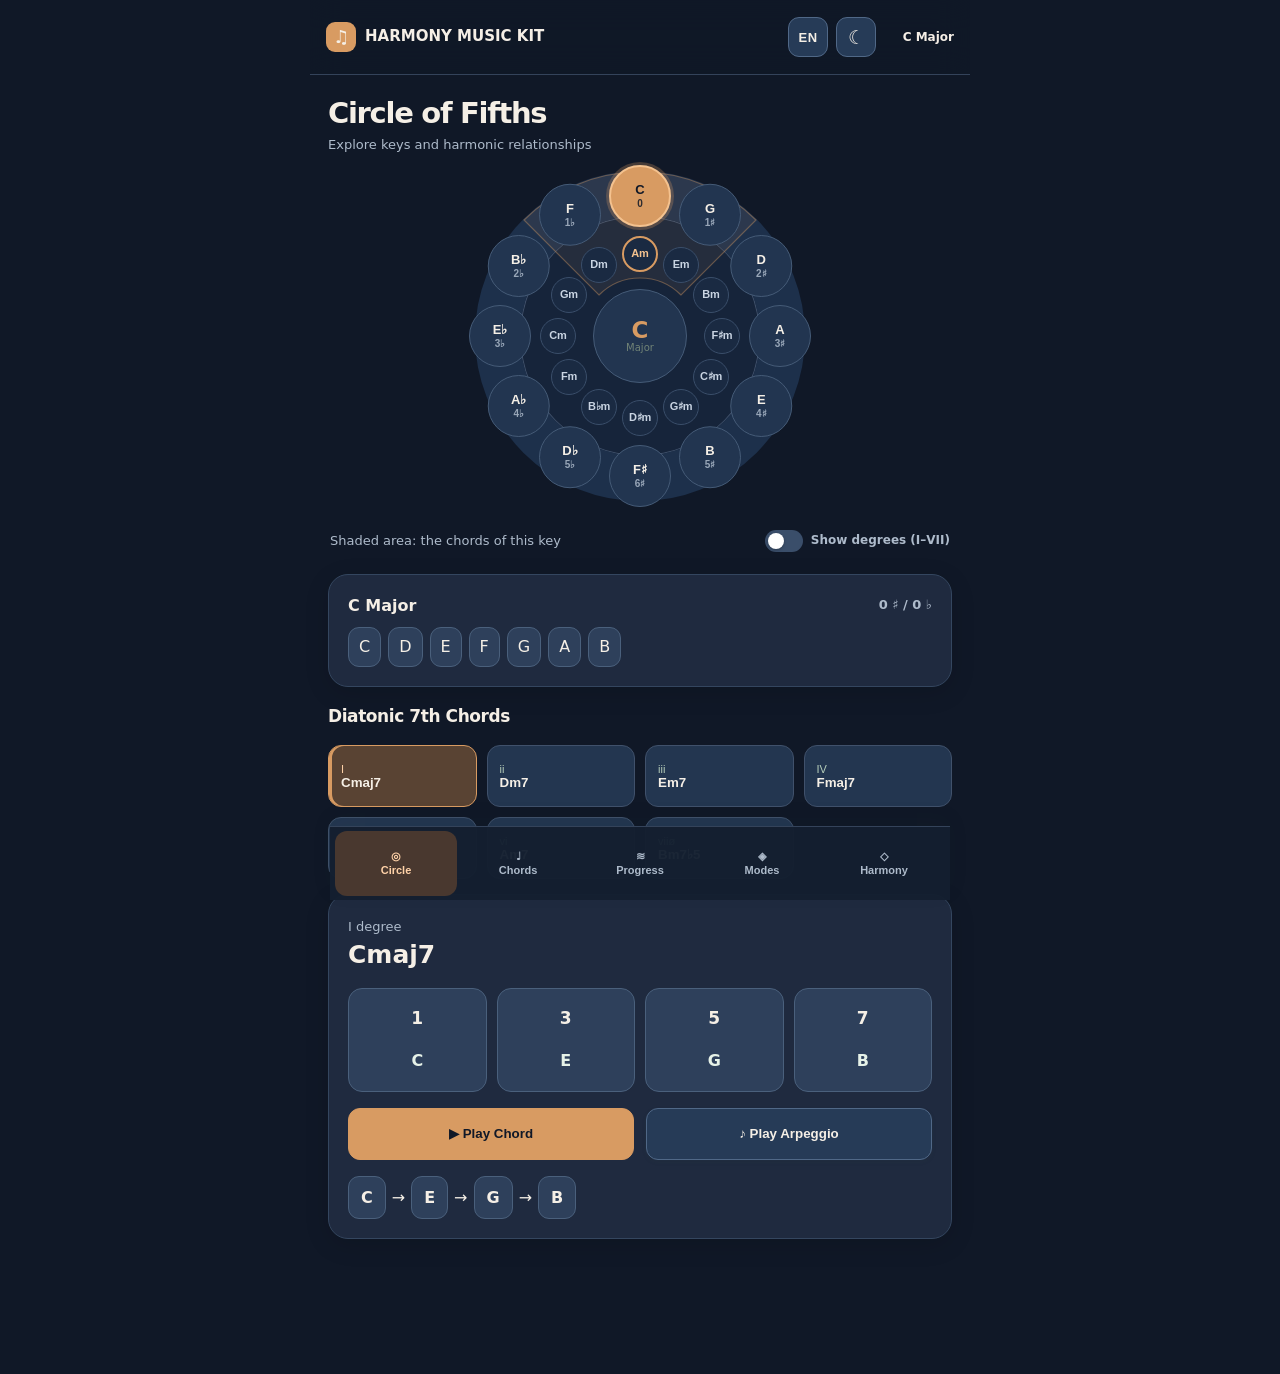
==== commit 07d18d58: "Circle polish: one meaning for copper, readable centre, no duplicate list - Copper now marks only th" ====
--- a/web/index.html
+++ b/web/index.html
@@ -357,11 +357,11 @@
 html[data-theme="light"] .keybtn .deg{background:#B9743F;color:#fff}
 html[data-theme="dark"] .keybtn.dim-slot:nth-of-type(n){border:1.5px dashed #D89B62!important}
 html[data-theme="light"] .keybtn.dim-slot:nth-of-type(n){border:1.5px dashed #B9743F!important}
-html[data-theme="dark"] .keybtn.degsel:not(.active):nth-of-type(n){box-shadow:0 0 0 3px #D89B6266!important}
-html[data-theme="light"] .keybtn.degsel:not(.active):nth-of-type(n){box-shadow:0 0 0 3px #B9743F55!important}
+html[data-theme="dark"] .keybtn.degsel:not(.active):nth-of-type(n){box-shadow:0 0 0 3px #F5EFE666!important}
+html[data-theme="light"] .keybtn.degsel:not(.active):nth-of-type(n){box-shadow:0 0 0 3px #202D4055!important}
 
 /* v0.9.31: circle legend + degrees switch */
-.circle-legend{display:flex;flex-wrap:wrap;align-items:center;justify-content:space-between;gap:8px 14px;margin:4px 2px 2px;font-size:13px}
+.circle-legend{display:flex;flex-wrap:wrap;align-items:center;justify-content:space-between;gap:8px 14px;margin:14px 2px 2px;font-size:13px}
 .deg-toggle{display:inline-flex;align-items:center;gap:8px;font-weight:700;cursor:pointer;min-height:36px}
 .deg-toggle input{appearance:none;-webkit-appearance:none;width:38px;height:22px;border-radius:11px;position:relative;margin:0;cursor:pointer;transition:background .2s;flex:none}
 .deg-toggle input::after{content:"";position:absolute;top:3px;left:3px;width:16px;height:16px;border-radius:50%;background:#fff;transition:transform .2s;box-shadow:0 1px 3px #0004}
@@ -372,14 +372,14 @@
 @media(prefers-reduced-motion:reduce){.deg-toggle input,.deg-toggle input::after{transition:none}}
 
 /* v0.9.31: selected key's accidentals in the centre; altered notes highlighted in the scale */
-.center{width:84px!important;height:84px!important;margin:-42px!important;gap:1px!important}
+.center{width:94px!important;height:94px!important;margin:-47px!important;gap:1px!important}
 .center b{font-size:23px!important}
-.center-sig{display:flex!important;flex-direction:column;align-items:center;gap:1px;margin-top:2px!important;font-size:9.5px!important;font-weight:800;line-height:1.15;letter-spacing:-.01em;white-space:nowrap}
+.center-sig{display:flex!important;flex-direction:column;align-items:center;gap:1px;margin-top:2px!important;font-size:11.5px!important;font-weight:800;line-height:1.15;letter-spacing:-.01em;white-space:nowrap}
 .center-sig:empty{display:none!important}
 html[data-theme="dark"] .center-sig{color:#F4C28F!important}
 html[data-theme="light"] .center-sig{color:#8B4C26!important}
-html[data-theme="dark"] .pill.acc{background:#D89B62!important;color:#101827!important;border-color:#F4C28F!important}
-html[data-theme="light"] .pill.acc{background:#F8E6D7!important;color:#8B4C26!important;border-color:#B9743F!important}
+html[data-theme="dark"] .pill.acc{color:#F4C28F!important;border-color:#D89B62!important;font-weight:800}
+html[data-theme="light"] .pill.acc{color:#8B4C26!important;border-color:#B9743F!important;font-weight:800}
 </style></head><body><div class="app"><header><div class="brand"><span class="logo">♫</span>HARMONY&nbsp;<span>MUSIC KIT</span></div><div class="header-right"><button id="langToggle" type="button" class="lang-toggle">EN</button><button id="themeToggle" type="button" aria-label="Change appearance" title="Appearance">☼</button><div id="headerKey" class="headkey">C Major<br>Explore · Listen · Understand</div></div></header>
 <section id="circlePage" class="page"><div class="hero"><h2 data-i18n="Circle of Fifths">Circle of Fifths</h2><div class="muted" data-i18n="Explore keys and harmonic relationships">Explore keys and harmonic relationships</div></div><div id="circle" class="circle" role="group" aria-label="Circle of Fifths" data-i18n-aria="Circle of Fifths"><div class="center"><b id="centerKey">C</b><small id="centerMode">Major</small><small id="centerSig" class="center-sig"></small></div></div><div class="circle-legend"><span class="muted" data-i18n="Shaded area: the chords of this key">Shaded area: the chords of this key</span><label class="deg-toggle"><input type="checkbox" id="degToggle"><span data-i18n="Show degrees (I–VII)">Show degrees (I–VII)</span></label></div><div class="card"><div class="speed"><b id="keyName">C Major</b><span id="signature" class="muted"></span></div><div id="scaleNotes" class="row" style="margin-top:10px"></div></div><h3 data-i18n="Diatonic 7th Chords">Diatonic 7th Chords</h3><div id="chords" class="grid"></div><div class="card"><div id="detail"></div><div class="play-actions"><button class="action action-primary" data-play="chord" data-i18n="▶ Play Chord">▶ Play Chord</button><button class="action action-secondary" data-play="up" data-i18n="♪ Play Arpeggio">♪ Play Arpeggio</button></div><div id="arpNotes" class="notes"></div></div></section>
 <section id="progressionsPage" class="page hide"><h2 data-i18n="Progressions">Progressions</h2><div id="progSub" class="muted"></div><label class="muted"><span data-i18n="Progression Key">Progression Key</span> <select id="progKey" aria-label="Progression Key - independent of Circle" data-i18n-aria="Progression Key - independent of Circle"></select> <small class="muted" style="display:block;font-weight:400;margin-bottom:12px" data-i18n="Independent of Circle · 12 Major + 12 Minor">Independent of Circle · 12 Major + 12 Minor</small></label><div id="progs"></div><div id="progHint" class="muted" style="text-align:center;margin:10px 0" data-i18n="Tap a progression to play it instantly.">Tap a progression to play it instantly.</div></section>
@@ -532,7 +532,7 @@
   b.insertAdjacentHTML('beforeend',`<span class="deg" style="left:calc(50% + ${(Math.cos(ang)*dist).toFixed(1)}px);top:calc(50% + ${(Math.sin(ang)*dist).toFixed(1)}px)">${rom}</span>`)});
 }
 function choose(d,play=true){degree=d;activePc=null;let a=notes(d),degrees=circleTones(d).map(n=>n.formula);document.querySelectorAll('.chord').forEach((x,i)=>x.classList.toggle('active',i===d));renderWedge();document.querySelector('#detail').innerHTML=`<span class="muted">${T('{roman} degree',{roman:ROM[mode][d]})}</span><div style="font-size:25px;font-weight:900">${cn(d)}</div><div class="degreeRow"><div class="degree d1">${degrees[0]}<br><small>${a[0]}</small></div><div class="degree d3">${degrees[1]}<br><small>${a[1]}</small></div><div class="degree d5">${degrees[2]}<br><small>${a[2]}</small></div><div class="degree d7">${degrees[3]}<br><small>${a[3]}</small></div></div>`;renderNotes(a);renderInstrument();if(play)playChord()}
-function selectKey(i){ki=i;token++;activePc=null;document.querySelectorAll('.keybtn').forEach(b=>{const same=+b.dataset.i===i;b.classList.toggle('active',same&&b.dataset.mode===mode);b.classList.toggle('related',same&&b.dataset.mode!==mode);b.setAttribute('aria-pressed',same&&b.dataset.mode===mode)});saveState();let k=data()[i],label=k[0]+' '+modeWord(mode);document.querySelector('#centerKey').textContent=k[0];document.querySelector('#centerMode').textContent=modeWord(mode);document.querySelector('#headerKey').innerHTML='<strong>'+label+'</strong>';document.querySelector('#keyName').textContent=label;document.querySelector('#signature').innerHTML=`<b>${sig()[0]}</b><br>${T(sig()[1])}`;document.querySelector('#scaleNotes').innerHTML=k[2].map(n=>`<span class="pill${/[♯♭]/.test(n)?' acc':''}">${n}</span>`).join('');
+function selectKey(i){ki=i;token++;activePc=null;document.querySelectorAll('.keybtn').forEach(b=>{const same=+b.dataset.i===i;b.classList.toggle('active',same&&b.dataset.mode===mode);b.classList.toggle('related',same&&b.dataset.mode!==mode);b.setAttribute('aria-pressed',same&&b.dataset.mode===mode)});saveState();let k=data()[i],label=k[0]+' '+modeWord(mode);document.querySelector('#centerKey').textContent=k[0];document.querySelector('#centerMode').textContent=modeWord(mode);document.querySelector('#headerKey').innerHTML='<strong>'+label+'</strong>';document.querySelector('#keyName').textContent=label;document.querySelector('#signature').innerHTML=`<b>${sig()[0]}</b>`;document.querySelector('#scaleNotes').innerHTML=k[2].map(n=>`<span class="pill${/[♯♭]/.test(n)?' acc':''}">${n}</span>`).join('');
 {const acc=sig()[1]==='No sharps or flats'?[]:sig()[1].split(' · '),cs=document.querySelector('#centerSig');if(cs)cs.innerHTML=acc.length?[acc.slice(0,3),acc.slice(3)].filter(x=>x.length).map(x=>`<span>${x.join(' ')}</span>`).join(''):''}document.querySelector('#chords').innerHTML=k[2].map((n,d)=>`<button class="chord" data-chord="${d}"><span class="roman">${ROM[mode][d]}</span><b>${cn(d)}</b></button>`).join('');document.querySelectorAll('[data-chord]').forEach(b=>b.onclick=()=>choose(+b.dataset.chord));renderProgs();choose(0,false)}
 function progressions(){return progMode==='major'?[['ii – V – I',[1,4,0],'The essential jazz cadence.'],['I – vi – ii – V',[0,5,1,4],'Classic turnaround.'],['iii – vi – ii – V – I',[2,5,1,4,0],'Circle movement back to tonic.'],['IV – V – I',[3,4,0],'Classic major-key resolution.'],['I – IV – V – I',[0,3,4,0],'Fundamental tonic–subdominant–dominant movement.'],['vi – ii – V – I',[5,1,4,0],'Minor-start turnaround.'],['I – V – vi – IV',[0,4,5,3],'Popular four-chord progression.'],['ii – V – I – vi',[1,4,0,5],'Jazz cadence extended to a turnaround.']]:[['iiø – v – i',[1,4,0],'Natural-minor diatonic cadence: the v chord is minor. Classical/jazz minor iiø–V7–i uses a raised leading tone and is not represented by this natural-minor example.'],['i – iv – v – i',[0,3,4,0],'A core natural-minor movement.'],['i – VI – VII – i',[0,5,6,0],'Strong modal minor movement.'],['i – VII – VI – VII',[0,6,5,6],'Descending natural-minor color.'],['i – iv – VII – III',[0,3,6,2],'Natural-minor diatonic movement.'],['VI – VII – i',[5,6,0],'Natural-minor ascending resolution.']]}
 let progKi=0,progMode='major',selectedProg=null;
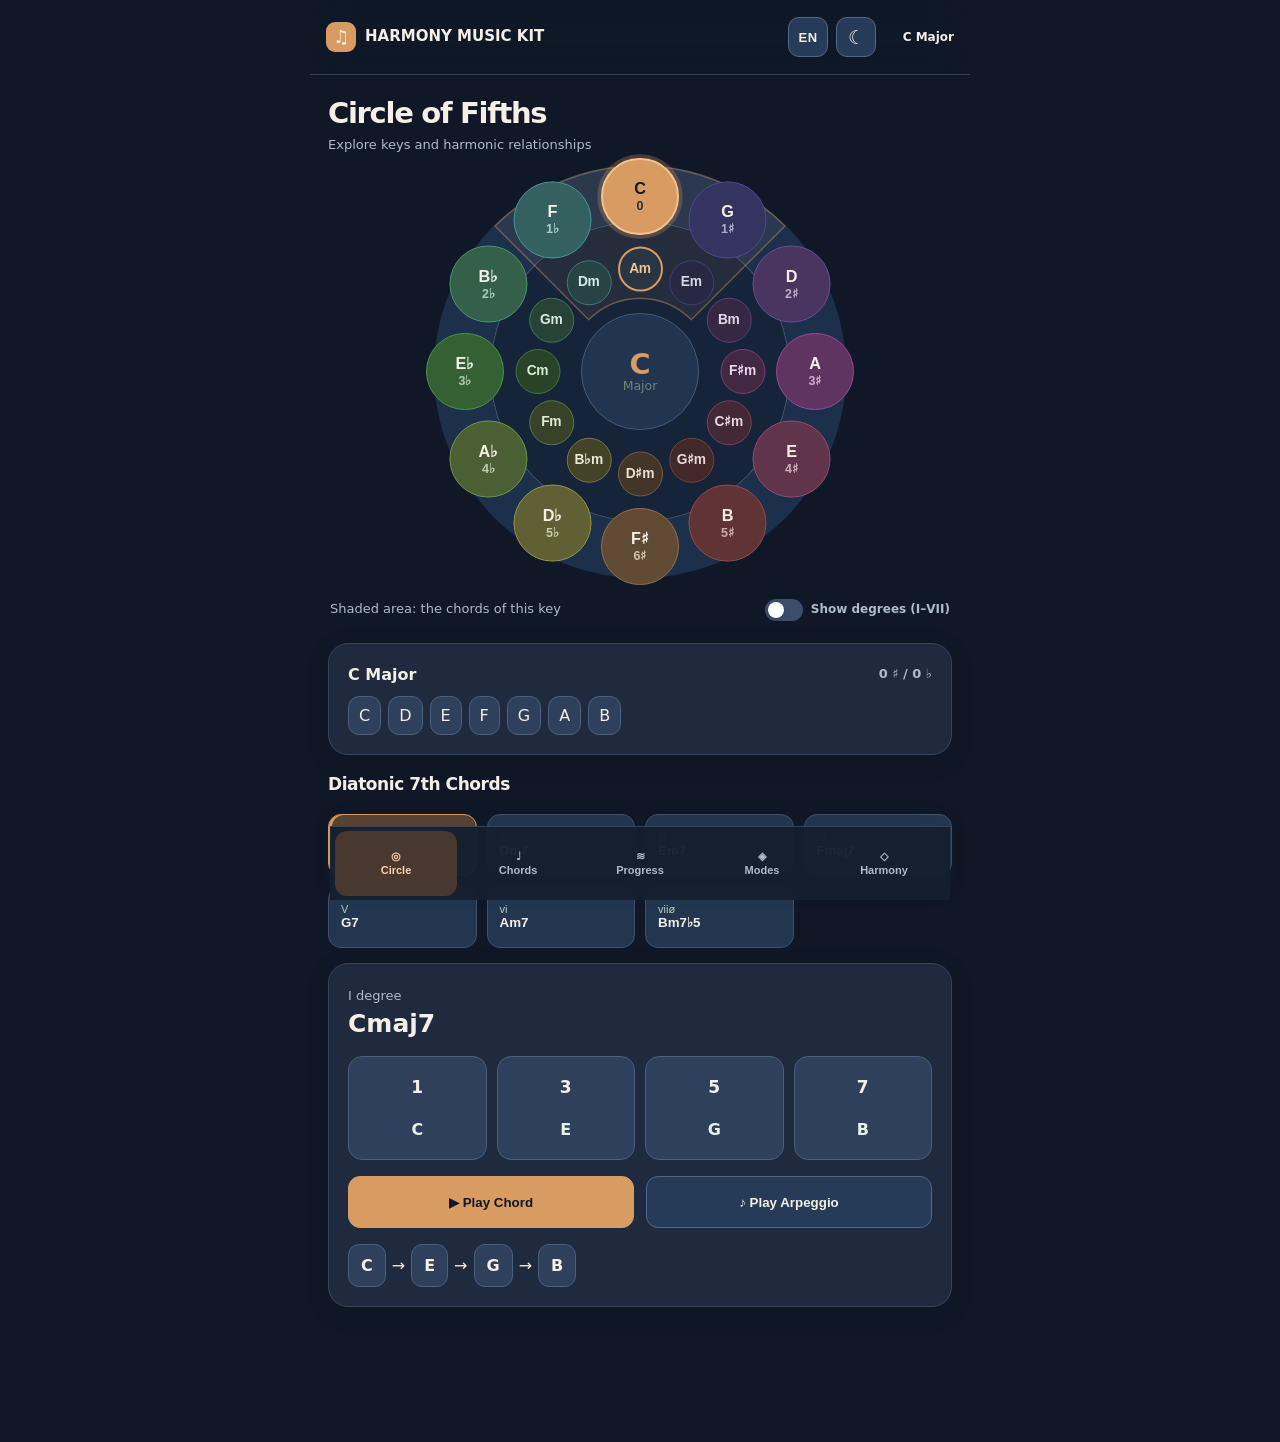
==== commit d6366c0a: "Circle: soft colour wheel and screen-sized layout - Each key pair gets its own soft hue; a major and" ====
--- a/web/index.html
+++ b/web/index.html
@@ -333,8 +333,8 @@
 /* v0.9.31: two-ring circle (majors outside, relative minors inside) */
 .keybtn{font-size:15px}
 .keybtn.minkey{width:36px!important;height:36px!important;margin:-18px!important;padding:0!important;font-size:11px!important;font-weight:800!important;letter-spacing:-.02em;border-radius:50%}
-html[data-theme="dark"] .keybtn.minkey:nth-of-type(n){background:#1A2A42!important;color:#C9D4E2!important;border-color:#3A4E6A!important}
-html[data-theme="light"] .keybtn.minkey:nth-of-type(n){background:#F4F7FB!important;color:#3A4A5E!important;border-color:#D3DEEA!important}
+html[data-theme="dark"] .keybtn.minkey:nth-of-type(n){background:hsl(var(--h) 26% 21%)!important;color:hsl(var(--h) 30% 88%)!important;border-color:hsl(var(--h) 30% 36%)!important}
+html[data-theme="light"] .keybtn.minkey:nth-of-type(n){background:hsl(var(--h) 60% 96%)!important;color:hsl(var(--h) 35% 26%)!important;border-color:hsl(var(--h) 38% 84%)!important}
 html[data-theme="dark"] .keybtn.active:nth-of-type(n),html[data-theme="dark"] .keybtn.minkey.active:nth-of-type(n){background:#D89B62!important;color:#101827!important;border-color:#F4C28F!important}
 html[data-theme="light"] .keybtn.active:nth-of-type(n),html[data-theme="light"] .keybtn.minkey.active:nth-of-type(n){background:#D99054!important;color:#182231!important;border-color:#B9743F!important}
 html[data-theme="dark"] .keybtn.related:nth-of-type(n){border:2px solid #D89B62!important;color:#F4C28F!important}
@@ -380,6 +380,13 @@
 html[data-theme="light"] .center-sig{color:#8B4C26!important}
 html[data-theme="dark"] .pill.acc{color:#F4C28F!important;border-color:#D89B62!important;font-weight:800}
 html[data-theme="light"] .pill.acc{color:#8B4C26!important;border-color:#B9743F!important;font-weight:800}
+
+/* v0.9.31: circle sized to the screen; soft colour wheel (a key and its relative minor share a hue) */
+.circle{width:330px!important;height:330px!important;max-width:none!important;max-height:none!important;transform:none!important;zoom:var(--cz,.91);margin:8px auto 0!important}
+html[data-theme="dark"] .keybtn:nth-of-type(n){background:hsl(var(--h) 30% 29%)!important;border-color:hsl(var(--h) 34% 44%)!important;color:#F5EFE6!important}
+html[data-theme="light"] .keybtn:nth-of-type(n){background:hsl(var(--h) 62% 91%)!important;border-color:hsl(var(--h) 38% 78%)!important;color:hsl(var(--h) 42% 22%)!important}
+html[data-theme="dark"] .keybtn:not(.active):nth-of-type(n) small.sigc{color:hsl(var(--h) 32% 82%)!important}
+html[data-theme="light"] .keybtn:not(.active):nth-of-type(n) small.sigc{color:hsl(var(--h) 30% 34%)!important}
 </style></head><body><div class="app"><header><div class="brand"><span class="logo">♫</span>HARMONY&nbsp;<span>MUSIC KIT</span></div><div class="header-right"><button id="langToggle" type="button" class="lang-toggle">EN</button><button id="themeToggle" type="button" aria-label="Change appearance" title="Appearance">☼</button><div id="headerKey" class="headkey">C Major<br>Explore · Listen · Understand</div></div></header>
 <section id="circlePage" class="page"><div class="hero"><h2 data-i18n="Circle of Fifths">Circle of Fifths</h2><div class="muted" data-i18n="Explore keys and harmonic relationships">Explore keys and harmonic relationships</div></div><div id="circle" class="circle" role="group" aria-label="Circle of Fifths" data-i18n-aria="Circle of Fifths"><div class="center"><b id="centerKey">C</b><small id="centerMode">Major</small><small id="centerSig" class="center-sig"></small></div></div><div class="circle-legend"><span class="muted" data-i18n="Shaded area: the chords of this key">Shaded area: the chords of this key</span><label class="deg-toggle"><input type="checkbox" id="degToggle"><span data-i18n="Show degrees (I–VII)">Show degrees (I–VII)</span></label></div><div class="card"><div class="speed"><b id="keyName">C Major</b><span id="signature" class="muted"></span></div><div id="scaleNotes" class="row" style="margin-top:10px"></div></div><h3 data-i18n="Diatonic 7th Chords">Diatonic 7th Chords</h3><div id="chords" class="grid"></div><div class="card"><div id="detail"></div><div class="play-actions"><button class="action action-primary" data-play="chord" data-i18n="▶ Play Chord">▶ Play Chord</button><button class="action action-secondary" data-play="up" data-i18n="♪ Play Arpeggio">♪ Play Arpeggio</button></div><div id="arpNotes" class="notes"></div></div></section>
 <section id="progressionsPage" class="page hide"><h2 data-i18n="Progressions">Progressions</h2><div id="progSub" class="muted"></div><label class="muted"><span data-i18n="Progression Key">Progression Key</span> <select id="progKey" aria-label="Progression Key - independent of Circle" data-i18n-aria="Progression Key - independent of Circle"></select> <small class="muted" style="display:block;font-weight:400;margin-bottom:12px" data-i18n="Independent of Circle · 12 Major + 12 Minor">Independent of Circle · 12 Major + 12 Minor</small></label><div id="progs"></div><div id="progHint" class="muted" style="text-align:center;margin:10px 0" data-i18n="Tap a progression to play it instantly.">Tap a progression to play it instantly.</div></section>
@@ -511,17 +518,18 @@
 function tone(n,len=.6){toneMidi(60+pc(n),len)}
 function circleTones(d){let root=data()[ki][2][d],quality=QUAL[mode][d],f=quality==='maj7'?['1','3','5','7']:quality==='m7'?['1','♭3','5','♭7']:quality==='7'?['1','3','5','♭7']:['1','♭3','♭5','♭7'];return chordPitch(root,f)}
 // Outer ring: 12 major keys. Inner ring: the relative minor of each (same index = same key signature).
-function buildCircle(){circle.querySelectorAll('.keybtn').forEach(x=>x.remove());['major','minor'].forEach(m=>KEYDATA[m].forEach((k,i)=>{let b=document.createElement('button');b.type='button';b.className='keybtn'+(m==='minor'?' minkey':'');b.dataset.mode=m;b.dataset.i=i;const sg=SIGDETAIL[m][i][0];b.innerHTML=`<span>${k[0]}${m==='minor'?'m':''}</span>`+(m==='major'?`<small class="sigc">${sg.startsWith('0')?'0':sg}</small>`:'');b.setAttribute('aria-label',k[0]+' '+modeWord(m));let a=i*30-90,r=m==='minor'?82:140;b.style.transform=`rotate(${a}deg) translate(${r}px) rotate(${-a}deg)`;b.onclick=()=>{mode=m;selectKey(i)};circle.appendChild(b)}))}
+function buildCircle(){circle.querySelectorAll('.keybtn').forEach(x=>x.remove());['major','minor'].forEach(m=>KEYDATA[m].forEach((k,i)=>{let b=document.createElement('button');b.type='button';b.className='keybtn'+(m==='minor'?' minkey':'');b.dataset.mode=m;b.dataset.i=i;const sg=SIGDETAIL[m][i][0];b.innerHTML=`<span>${k[0]}${m==='minor'?'m':''}</span>`+(m==='major'?`<small class="sigc">${sg.startsWith('0')?'0':sg}</small>`:'');b.setAttribute('aria-label',k[0]+' '+modeWord(m));b.style.setProperty('--h',(210+i*30)%360);let a=i*30-90,r=m==='minor'?82:140;b.style.transform=`rotate(${a}deg) translate(${r}px) rotate(${-a}deg)`;b.onclick=()=>{mode=m;selectKey(i)};circle.appendChild(b)}))}
 function light(n){activePc=n==null?null:pc(n);document.querySelectorAll('.note').forEach(x=>x.classList.toggle('on',x.dataset.pc==activePc));renderInstrument()}function playChord(cancelSequence=true){if(cancelSequence)token++;activePc=null;playVoicing(circleTones(degree));renderInstrument()}function renderNotes(a){document.querySelector('#arpNotes').innerHTML=a.map((n,i)=>`<span class="note" data-note="${i}" data-pc="${pc(n)}">${n}</span>${i<a.length-1?'→':''}`).join('')}function arpSequence(m){let t=circleTones(degree).map(n=>({name:n.name,midi:n.midi+12}));return m==='ud'?[...t,...t.slice(0,-1).reverse()]:t}
 function playArp(m){let seq=arpSequence(m),a=seq.map(x=>x.name);let beat=60000/bpm,my=++token;renderNotes(a);seq.forEach(({name:n,midi},i)=>setTimeout(()=>{if(my!==token)return;light(n);toneMidi(midi,Math.min(.6,beat/1000*.82));if(i===a.length-1)setTimeout(()=>{if(my===token){activePc=null;renderInstrument()}},beat*.8)},i*beat))}
 // Diatonic wedge: the key's seven chords sit in three neighbouring slots of both rings, plus vii°/ii° one slot further.
 const WEDGE={major:[['o',0,'I'],['i',-1,'ii'],['i',1,'iii'],['o',-1,'IV'],['o',1,'V'],['i',0,'vi'],['i',2,'vii°']],
              minor:[['i',0,'i'],['i',2,'ii°'],['o',0,'III'],['i',-1,'iv'],['i',1,'v'],['o',-1,'VI'],['o',1,'VII']]};
 let showDegrees=false;try{showDegrees=localStorage.getItem('hmk-degrees')==='1'}catch(e){}
+function fitCircle(){const host=circle&&circle.parentElement;if(!host||!host.clientWidth)return;const z=Math.max(.78,Math.min(1.25,host.clientWidth/352));circle.style.setProperty('--cz',z.toFixed(3))}
 function renderWedge(){
  let svg=circle.querySelector('.wedge');
  if(!svg){circle.insertAdjacentHTML('afterbegin','<svg class="wedge" viewBox="-180 -180 360 360" aria-hidden="true"><g class="wedge-rot"><path class="wedge-fill" d=""/></g></svg>');svg=circle.querySelector('.wedge')}
- {const R2=Math.min(176,Math.max(120,(circle.offsetWidth||330)/2-1)),R1=58,a1=-135*Math.PI/180,a2=-45*Math.PI/180,pt=(r,a)=>`${(r*Math.cos(a)).toFixed(2)} ${(r*Math.sin(a)).toFixed(2)}`;
+ {const R2=164,R1=58,a1=-135*Math.PI/180,a2=-45*Math.PI/180,pt=(r,a)=>`${(r*Math.cos(a)).toFixed(2)} ${(r*Math.sin(a)).toFixed(2)}`;
   const path=svg.querySelector('path');if(path&&path.setAttribute)path.setAttribute('d',`M ${pt(R2,a1)} A ${R2} ${R2} 0 0 1 ${pt(R2,a2)} L ${pt(R1,a2)} A ${R1} ${R1} 0 0 0 ${pt(R1,a1)} Z`)}
  svg.querySelector('.wedge-rot').style.transform=`rotate(${ki*30}deg)`;
  circle.querySelectorAll('.keybtn').forEach(b=>{b.classList.remove('in-key','dim-slot','degsel');const old=b.querySelector('.deg');if(old)old.remove()});
@@ -782,6 +790,7 @@
 initHarmonyKeys();renderHarmony();renderModesStandalone();buildCircle();selectKey(0);
 setSoundMode(soundMode,false);
 restoreState();
+fitCircle();if(window.ResizeObserver){try{new ResizeObserver(fitCircle).observe(circle.parentElement)}catch(e){}}else if(window.addEventListener)window.addEventListener('resize',fitCircle);
 {const dt=document.querySelector('#degToggle');if(dt){dt.checked=showDegrees;dt.onchange=()=>{showDegrees=dt.checked;try{localStorage.setItem('hmk-degrees',showDegrees?'1':'0')}catch(e){}renderWedge()}}}
 
 function syncAndroidBars(theme){try{const a=window.AndroidAppearance;if(!a||!a.setBars)return;const hex=c=>{const m=(c||'').match(/\d+/g);return m?'#'+m.slice(0,3).map(x=>(+x).toString(16).padStart(2,'0')).join(''):null};const top=hex(getComputedStyle(document.body).backgroundColor),nav=document.querySelector('nav'),bottom=nav?hex(getComputedStyle(nav).backgroundColor):top;if(top)a.setBars(top,bottom||top,theme==='light')}catch(e){}}
